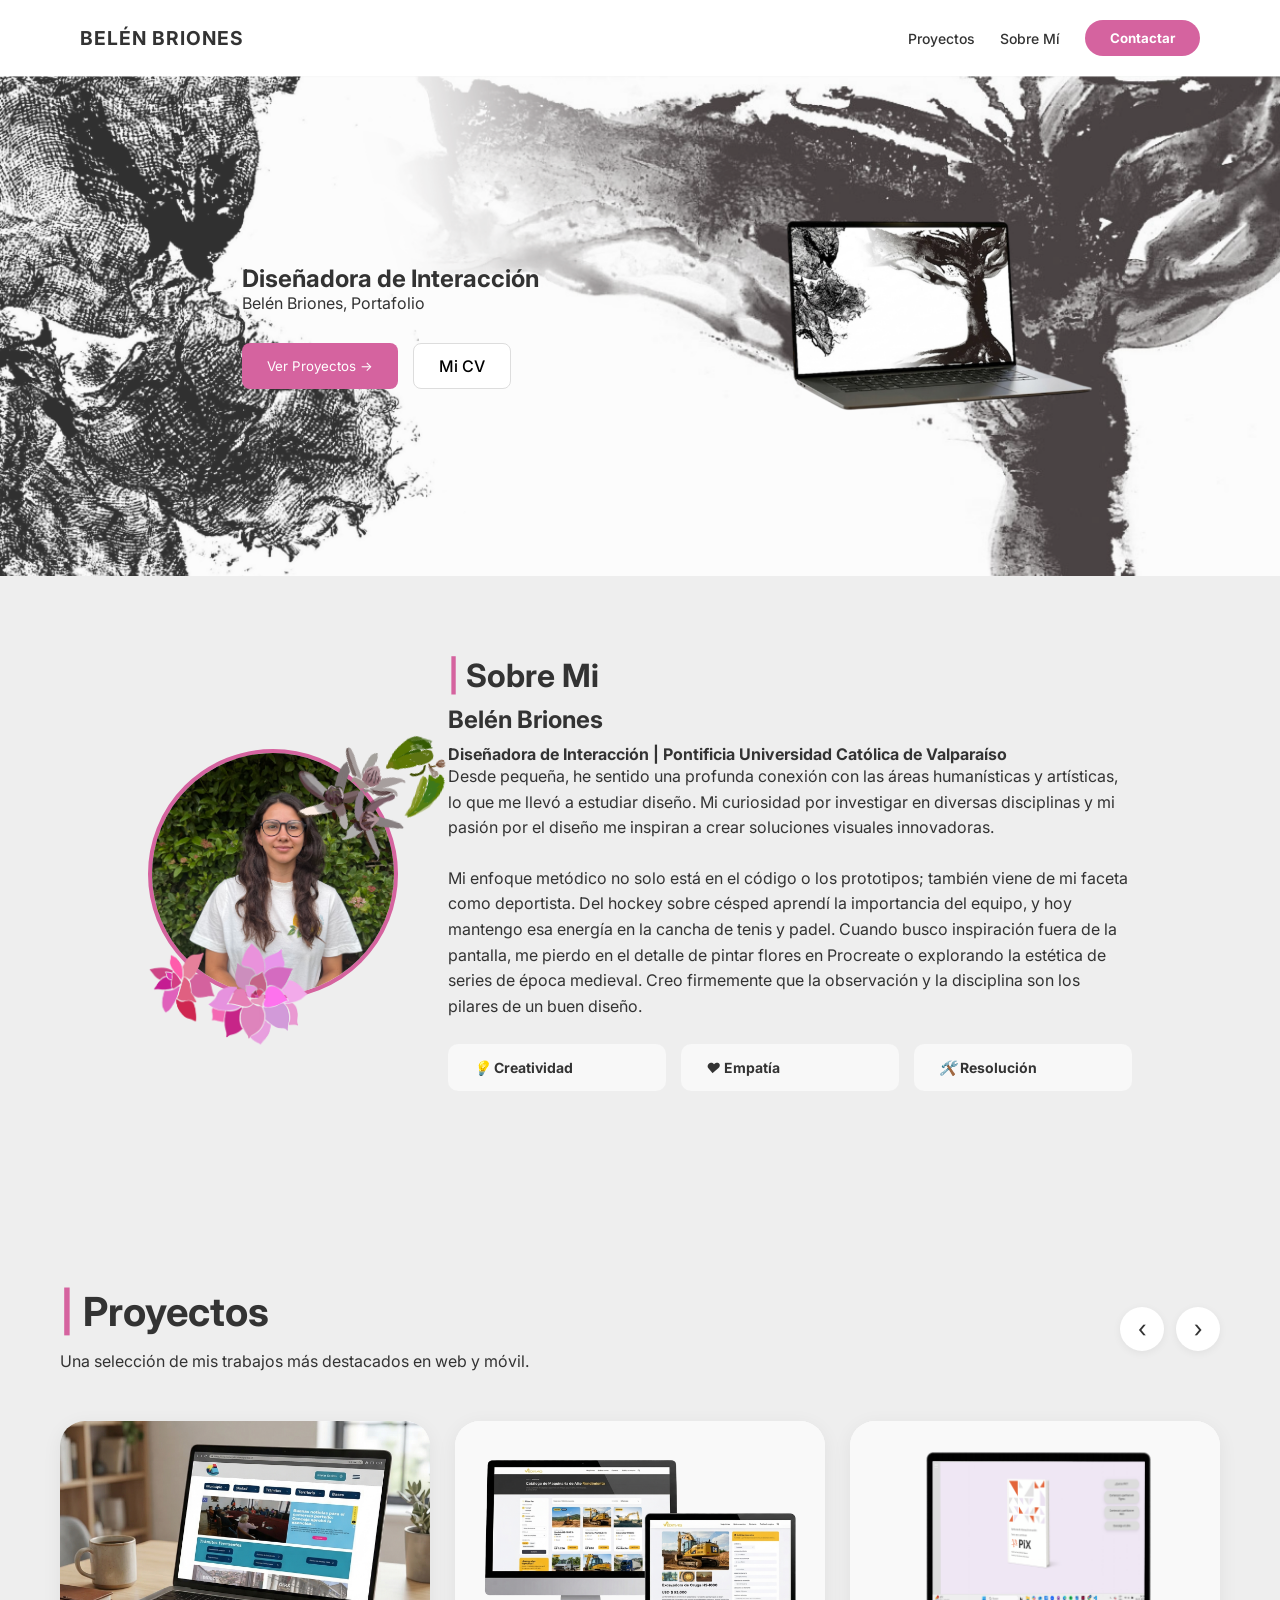
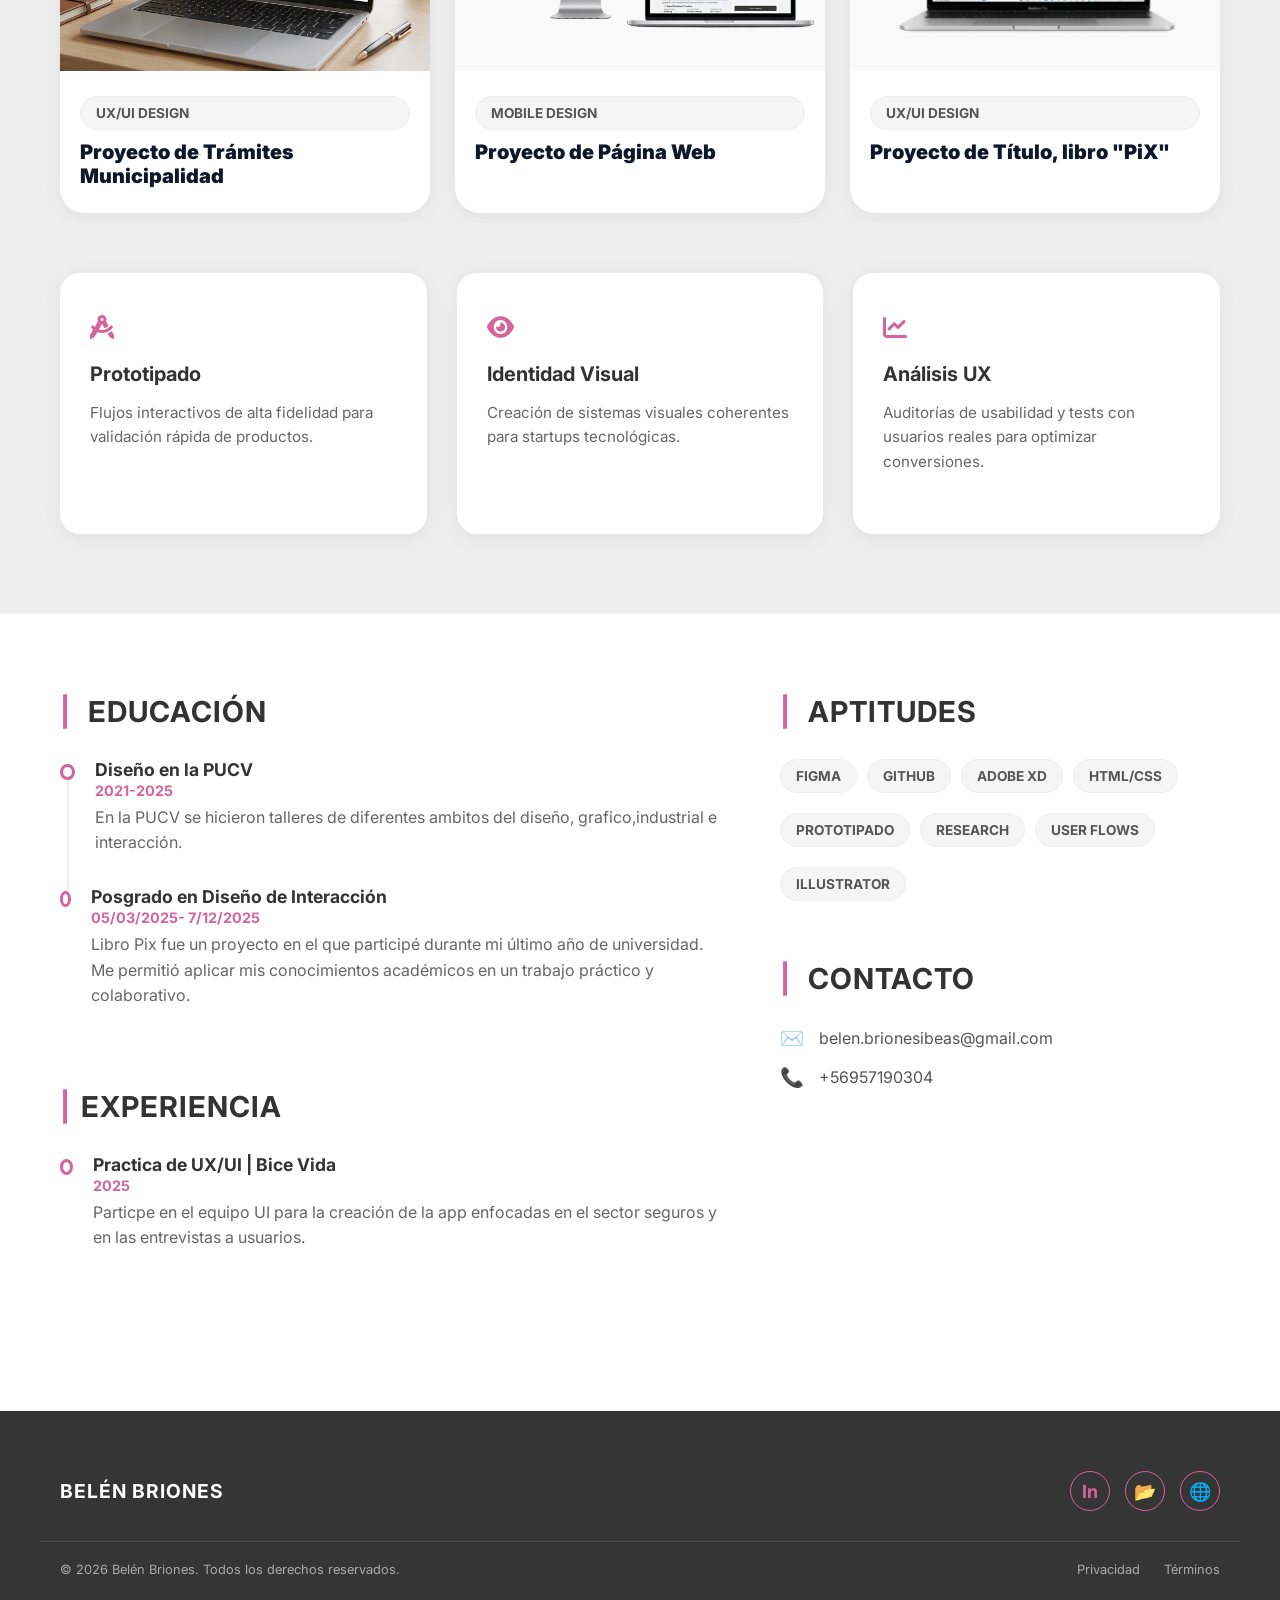
==== index.html @ ea2f0c3d "Estructura inicial del portafolio" ====
<!DOCTYPE html>
<html lang="es">

<head>
    <meta charset="UTF-8">
    <meta name="viewport" content="width=device-width, initial-scale=1.0">
    <title>Portafolio | Belén Briones</title>
    <link rel="stylesheet" href="style.css">
    <link href="https://fonts.googleapis.com/css2?family=Inter:wght@300;400;700&display=swap" rel="stylesheet">
    <link rel="stylesheet" href="styles.css">
    <link rel="stylesheet" href="https://cdnjs.cloudflare.com/ajax/libs/font-awesome/6.0.0/css/all.min.css">
</head>

<body>

    <header>
        <div class="logo">
            <span class="icon"></span> <strong>BELÉN BRIONES</strong>
        </div>
        <nav class="nav-menu">
            <a href="#proyectos">Proyectos</a>
            <a href="#sobre-mi">Sobre Mí</a>
            <a href="https://wa.me/56957190304?text=Hola%20Belén,%20vi%20tu%20portafolio%20y%20me%20gustaría%20contactarte"
                target="_blank">
                <button class="btn-contactar">Contactar</button>
            </a>
        </nav>
    </header>

    <section class="hero" id="inicio">
        <div class="hero-bg">
            <img src="fotografias/Fondo-ilustrativo.png" alt="Fondo" class="bg-img">

            style="max-width: 80%; display: block; margin: auto;">
        </div>

        <div class="hero-content">
            <div class="hero-text">
                <h1>Diseñadora de Interacción</h1>
                <p>Belén Briones, Portafolio</p>
                <div class="hero-buttons">
                    <button class="btn-primary">Ver Proyectos <span class="arrow">→</span></button>

                    <a href="CV-Belen-Briones.pdf" target="_blank" class="btn-secondary">Mi CV</a>
                </div>
            </div>
        </div>
        <div class="hero-image">
            <img src="fotografias/pc.ilustrativo.png" alt="Laptop" class="pc-img">
        </div>
        </div>
    </section>

    <section class="about" id="sobre-mi">
        <div class="container about-container">
            <div class="profile-visuals">
                <img src="fotografias/flores.2.png" alt="Flores decorativas superiores" class="flower-top">
                <div class="profile-circle">
                    <img src="fotografias/foto-Perfil.CV.jpeg" alt="Belén Briones">
                </div>
                <img src="fotografias/flores.rosadas.png" alt="Flores decorativas inferiores" class="flower-bottom">
            </div>

            <div class="about-info">
                <h2><span>|</span> Sobre Mi</h2>
                <h3>Belén Briones</h3>
                <h4>Diseñadora de Interacción | Pontificia Universidad Católica de Valparaíso</h4>
                <p>Desde pequeña, he sentido una profunda conexión con las áreas humanísticas y artísticas, lo que me
                    llevó a estudiar diseño. Mi curiosidad por investigar en diversas disciplinas y mi pasión por el
                    diseño me inspiran a crear soluciones visuales innovadoras.</p>
                <p>Mi enfoque metódico no solo está en el código o los prototipos; también viene de mi faceta como
                    deportista. Del hockey sobre césped aprendí la importancia del equipo, y hoy mantengo esa energía en
                    la cancha de tenis y padel. Cuando busco inspiración fuera de la pantalla, me pierdo en el detalle
                    de pintar flores en Procreate o explorando la estética de series de época medieval. Creo firmemente
                    que la observación y la disciplina son los pilares de un buen diseño.</p>

                <div class="skills-grid">
                    <div class="skill-card"><i>💡</i> <strong>Creatividad</strong></div>
                    <div class="skill-card"><i>❤️</i> <strong>Empatía</strong></div>
                    <div class="skill-card"><i>🛠️</i> <strong>Resolución</strong></div>
                </div>
            </div>
    </section>
    <section class="projects" id="proyectos">

        <div class="carrusel-header">
            <div class="titulo-grupo">
                <h1><span class="acento">|</span> Proyectos</h1>
                <p>Una selección de mis trabajos más destacados en web y móvil.</p>
            </div>
            <div class="controles-carrusel">
                <button class="control-btn" id="prevBtn">‹</button>
                <button class="control-btn" id="nextBtn">›</button>
            </div>
        </div>

        <div class="carrusel-wrapper">
            <div class="carrusel-inner" id="carruselInner">

                <div class="carrusel-slide">
                    <a href="index2.html" class="proyecto-card">
                        <div class="imagen-contenedor">
                            <img src="fotografias/Tramites.valpo.png" class="img-full">
                        </div>
                        <div class="card-info">
                            <span class="tag">UX/UI DESIGN</span>
                            <h3>Proyecto de Trámites Municipalidad</h3>
                        </div>
                    </a>

                    <a href="index3.html" class="proyecto-card">
                        <div class="imagen-contenedor">
                            <img src="fotografias/Pantallas de vedimaq.png" class="img-full"
                                style="width: 400px; height: auto;">

                        </div>
                        <div class="card-info">
                            <span class="tag">MOBILE DESIGN</span>
                            <h3>Proyecto de Página Web</h3>
                        </div>
                    </a>

                    <a href="index1.html" class="proyecto-card">
                        <div class="imagen-contenedor">
                            <img src="fotografias/mockup,libroweb.png" class="img-editorial">
                        </div>
                        <div class="card-info">
                            <span class="tag">UX/UI DESIGN</span>
                            <h3>Proyecto de Título, libro "PiX"</h3>
                        </div>
                    </a>
                </div>

                <div class="carrusel-slide">
                    <a href="index5.html" class="proyecto-card">
                        <div class="imagen-contenedor">
                            <img src="fotografias/Serendipia_.png" class="img-book">
                        </div>
                        <div class="card-info">
                            <span class="tag">VISUAL CREATION</span>
                            <h3>Diseño Gráfico</h3>
                        </div>
                    </a>

                    <a href="index4.html" class="proyecto-card">
                        <div class="imagen-contenedor">
                            <img src="fotografias/mockupde.ubicate.jpg" class="img-phone">
                        </div>
                        <div class="card-info">
                            <span class="tag">MOBILE DESIGN</span>
                            <h3>Proyecto App Ubícate</h3>
                        </div>
                    </a>
                </div>

            </div>
        </div>

        <div class="servicios-estaticos">
            <div class="servicios-grid">
                <div class="servicio-card">
                    <div class="icono-bg"><i class="fas fa-drafting-compass"></i></div>
                    <h4>Prototipado</h4>
                    <p>Flujos interactivos de alta fidelidad para validación rápida de productos.</p>
                </div>
                <div class="servicio-card">
                    <div class="icono-bg"><i class="fas fa-eye"></i></div>
                    <h4>Identidad Visual</h4>
                    <p>Creación de sistemas visuales coherentes para startups tecnológicas.</p>
                </div>
                <div class="servicio-card">
                    <div class="icono-bg"><i class="fas fa-chart-line"></i></div>
                    <h4>Análisis UX</h4>
                    <p>Auditorías de usabilidad y tests con usuarios reales para optimizar conversiones.</p>
                </div>
            </div>
        </div>

    </section>
    </div>
    </div>
    </div>
    </section>

    <section class="info-section">
        <div class="container info-grid">

            <div class="info-left">
                <div class="info-block">
                    <h2><span>|</span> Educación</h2>
                    <div class="timeline-item">
                        <div class="timeline-dot"></div>
                        <div class="timeline-content">
                            <h4>Diseño en la PUCV</h4>
                            <span class="date">2021-2025</span>
                            <p>En la PUCV se hicieron talleres de diferentes ambitos del diseño, grafico,industrial e
                                interacción.</p>
                        </div>
                    </div>
                    <div class="timeline-item">
                        <div class="timeline-dot"></div>
                        <div class="timeline-content">
                            <h4>Posgrado en Diseño de Interacción</h4>
                            <span class="date">05/03/2025- 7/12/2025</span>
                            <p>Libro Pix fue un proyecto en el que participé durante mi último año de universidad.
                                Me permitió aplicar mis conocimientos académicos en un trabajo práctico y colaborativo.
                            </p>
                        </div>
                    </div>
                </div>

                <div class="info-block">
                    <h2><span>|</span>Experiencia</h2>
                    <div class="timeline-item">
                        <div class="timeline-dot"></div>
                        <div class="timeline-content">
                            <h4>Practica de UX/UI | Bice Vida</h4>
                            <span class="date">2025</span>
                            <p>Particpe en el equipo UI para la creación de la app enfocadas en el sector
                                seguros y en las entrevistas a usuarios.</p>
                        </div>
                    </div>
                </div>
            </div>

            <div class="info-right">
                <div class="info-block">
                    <h2><span>|</span> APTITUDES</h2>
                    <div class="tags-container">
                        <span class="tag">Figma</span>
                        <span class="tag">Github</span>
                        <span class="tag">Adobe XD</span>
                        <span class="tag">HTML/CSS</span>
                        <span class="tag">Prototipado</span>
                        <span class="tag">Research</span>
                        <span class="tag">User Flows</span>
                        <span class="tag">Illustrator</span>
                    </div>
                </div>

                <div class="info-block">
                    <h2><span>|</span> CONTACTO</h2>
                    <ul class="contact-list">
                        <li><span class="contact-icon">✉️</span> belen.brionesibeas@gmail.com</li>
                        <li><span class="contact-icon">📞</span> +56957190304</li>
                    </ul>
                </div>
            </div>

        </div>
    </section>

    <footer class="main-footer">
        <div class="container footer-content">
            <div class="footer-logo">
                <span class="icon"></span> <strong>BELÉN BRIONES</strong>
            </div>

            <div class="footer-right">
                <div class="social-links">
                    <a href="https://www.linkedin.com/in/belen-brionesibeas/" target="_blank" class="social-icon">In</a>

                    <a href="https://wiki.ead.pucv.cl/Belen_Briones" target="_blank" class="social-icon">📂</a>

                    <a href="#" class="social-icon">🌐</a>
                </div>
            </div>
        </div>
        <div class="container footer-bottom">
            <p>© 2026 Belén Briones. Todos los derechos reservados.</p>
            <div class="footer-legal">
                <a href="#">Privacidad</a>
                <a href="#">Términos</a>
            </div>
        </div>
    </footer>
    <script src="script.js"></script>
</body>

</html>
---- style.css ----
/* Configuración General */
* {
    margin: 0;
    padding: 0;
    box-sizing: border-box;
    font-family: 'Inter', sans-serif;
}

html {
    scroll-behavior: smooth;
}

body {
    background-color: #fff;
    color: #333;
}

/* Header */
header {
    display: flex;
    justify-content: space-between;
    align-items: center;
    padding: 20px 80px;
    background: #fff;
}

.logo {
    font-size: 1.2rem;
    letter-spacing: 1px;
}

.nav-menu {
    display: flex;
    align-items: center;
    gap: 25px;
    /* Espacio entre palabras */
}

.nav-menu a {
    text-decoration: none;
    /* Quita el subrayado azul */
    color: #333;
    /* Color del texto */
    font-weight: 500;
    transition: color 0.3s;
}

.nav-menu a:hover {
    color: var(--accent-color);
    /* Cambia a rosado al pasar el mouse */
}

/* El botón de contacto */
.btn-contactar {
    background-color: var(--accent-color);
    color: white;
    border: none;
    padding: 10px 20px;
    border-radius: 25px;
    cursor: pointer;
    font-weight: 700;
}

nav a {
    text-decoration: none;
    color: inherit;
}

nav {
    display: flex;
    align-items: center;
    gap: 30px;
}

nav a {
    text-decoration: none;
    color: #333;
    font-size: 14px;
    font-weight: 500;
}

.btn-contactar {
    background-color: #D5639F;
    color: white;
    border: none;
    padding: 10px 25px;
    border-radius: 20px;
    cursor: pointer;
}

/* Hero Section */
.hero {
    position: relative;
    height: 500px;
    display: flex;
    align-items: center;
    padding: 0 10%;
    overflow: hidden;
}

.hero-bg {
    position: absolute;
    top: 0;
    left: 0;
    width: 100%;
    z-index: -1;
}

.bg-img {
    width: 100%;
    opacity: 0.8;
}

.hero-content {
    display: flex;
    align-items: center;
    justify-content: center;
    /* Esto centra todo el bloque (texto + imagen) */
    gap: 50px;
    /* Espacio entre el texto y el PC */
    width: 100%;
    z-index: 2;
    text-align: left;
    /* Mantiene el texto alineado a la izquierda internamente */
}

/* Para que el bloque de texto se vea más ordenado */
.hero-text {
    max-width: 500px;
    /* Evita que el texto se estire demasiado */
    display: flex;
    flex-direction: column;
    justify-content: center;
}

.hero-buttons {
    margin-top: 30px;
    display: flex;
    gap: 15px;
    /* Si quieres que los botones se centren respecto al título, descomenta la línea de abajo: */
    /* justify-content: center; */
}

.btn-primary {
    background-color: #D5639F;
    color: white;
    border: none;
    padding: 12px 25px;
    border-radius: 8px;
    cursor: pointer;
}

.btn-secondary {
    display: inline-block;
    text-decoration: none;
    /* <--- ESTO QUITA LA LÍNEA DE ABAJO */
    color: #000000;
    /* <--- ESTO PONE EL TEXTO EN NEGRO */
    background: white;
    border: 1px solid #ddd;
    padding: 12px 25px;
    border-radius: 8px;
    font-weight: 500;
    cursor: pointer;
    transition: all 0.3s ease;
}

/* Para que no cambie a azul ni subrayado cuando ya lo visitaste */
.btn-secondary:visited {
    color: #000000;
    text-decoration: none;
}

/* Un efecto suave al pasar el mouse */
.btn-secondary:hover {
    background-color: #f5f5f5;
    border-color: #D5639F;
    /* El toque rosado que venimos usando */
    color: #000000;
}

.pc-img {
    max-width: 500px;
}

/* Sección Sobre Mí */
.about {
    padding: 80px 10% 2%;
}

.about-container {
    display: flex;
    align-items: center;
    gap: 50px;
}

/* Manejo de Imágenes de Perfil y Flores */
/* Contenedor principal de la imagen */
.profile-visuals {
    position: relative;
    /* <--- IMPORTANTE para que las flores no se escapen */
    width: 350px;
    height: 350px;
    display: flex;
    align-items: center;
    justify-content: center;
}

/* El círculo de tu foto */
.profile-circle {
    width: 250px;
    height: 250px;
    border-radius: 50%;
    overflow: hidden;
    border: 4px solid #D5639F;
    /* Tu color rosado de acento */
    z-index: 2;
    /* Para que la foto esté sobre algunas flores */
}

.profile-circle img {
    width: 100%;
    height: 100%;
    object-fit: cover;
}

/* Flor de ARRIBA (flores.2.png) */
.flower-top {
    position: absolute;
    top: 0;
    right: -70px;
    width: 200px;
    /* Ajusta el tamaño aquí */
    z-index: 3;
    /* Pasa por ARRIBA del círculo */
    transform: rotate(15deg);
}

/* Flor de ABAJO (flores.rosadas.png) */
.flower-bottom {
    position: absolute;
    bottom: -10px;
    left: -20px;
    width: 200px;
    /* Ajusta el tamaño aquí */
    z-index: 2;
    /* Pasa por DEBÁS del círculo */
}

/* Info Texto */
.about-info h2 {
    font-size: 2rem;
}

.about-info h2 span {
    color: #D5639F;
}

.about-info h3 {
    font-size: 1.5rem;
    margin: 10px 0;
}

.about-info p {
    line-height: 1.6;
    margin-bottom: 25px;
}

.skills-grid {
    display: flex;
    gap: 15px;
}

.skill-card {
    background: #f8f8f8;
    padding: 15px 25px;
    border-radius: 10px;
    flex: 1;
    text-align: left;
    font-size: 14px;
}

/* =========================================
   ESTILOS NUEVOS: PROYECTOS, INFO, FOOTER
   ========================================= */
/* Utilidad: Contenedor alineado con el resto de la web */
.container {
    max-width: 1200px;
    margin: 0 auto;
    padding: 0 20px;
}

/* --- SECCIÓN PROYECTOS (Gris) --- */
.projects {
    background-color: #EEEEEE;
    /* Fondo Gris solicitado */
    padding: 80px 0;
}

/* --- AJUSTE DE ESPACIADO EN HEADER --- */

/* 1. Aseguramos que el grupo de texto (h2 y p) se apile verticalmente */
.titulo-grupo {
    display: flex;
    flex-direction: column;
    /* Esto pone el subtítulo DEBAJO del título */
    gap: 15px;
    /* Esto crea el espacio exacto entre los dos */
}

.projects-header {
    display: flex;
    align-items: center;
    justify-content: space-between;
    margin-bottom: 50px;
    position: relative;
}

.projects-header h2 {
    font-size: 2.5rem;
    font-weight: 300;
    margin: 0;
    /* Quitamos el margen por defecto */
}

.projects-header h2 span {
    color: #D5639F;
    /* Rosado solicitado */
    margin-right: 20px;
}

.projects-header p {
    color: #666;
    max-width: 500px;
    margin: 0;
    /* Quitamos el margin-left para que alinee perfecto con el título */
    font-size: 1rem;
    line-height: 1.4;
}

/* 3. Mantenemos el header alineado con los botones a la derecha */
.projects-header {
    display: flex;
    align-items: flex-end;
    /* Alinea los botones con la base del texto */
    justify-content: space-between;
    margin-bottom: 50px;
}

/* Controles de Galería (Chebrones) */
.gallery-controls {
    display: flex;
    gap: 10px;
}

.control-btn {
    background: white;
    border: 1px solid #ddd;
    border-radius: 50%;
    width: 40px;
    height: 40px;
    font-size: 1.5rem;
    cursor: pointer;
    color: #333;
    display: flex;
    align-items: center;
    justify-content: center;
    transition: all 0.3s;
}

.control-btn:hover {
    background-color: #D5639F;
    color: white;
    border-color: #D5639F;
}

/* Grilla de Proyectos */
.projects-grid {
    display: grid;
    grid-template-columns: 2fr 1fr;
    /* Una columna ancha, una estrecha */
    gap: 30px;
}

/* Tarjetas Base */
.project-card {
    background: white;
    border-radius: 15px;
    overflow: hidden;
    box-shadow: 0 5px 15px rgba(0, 0, 0, 0.05);
    transition: transform 0.3s;
}

/* =========================================
   1. ESTILOS GENERALES Y CONTENEDOR CENTRADO
   ========================================= */

:root {
    --accent-color: #D5639F;
    /* El rosa de tu diseño */
    --bg-gris: #EEEEEE;
    /* Fondo gris para la sección */
}

/* Fondo para toda la sección */
body,
.proyectos-seccion,
.servicios-seccion {
    background-color: var(--bg-gris);
}

/* CONTENEDOR UNIFICADO: Alinea todo a 1200px máx */
.container {
    max-width: 1200px;
    margin: 0 auto;
    padding: 0 20px;
    /* Margen de seguridad a los lados */
    box-sizing: border-box;
}

/* =========================================
   2. ESTILOS PARA EL CARRUSEL (SUPERIOR)
   ========================================= */
/* =========================================
   CARRUSEL DE PROYECTOS: CORRECCIÓN TOTAL
   ========================================= */
:root {
    --accent-color: #D5639F;
    /* Variable para tu color rosado principal */
}

/* --- ENCABEZADO --- */
.carrusel-header {
    display: flex;
    /* Alinea título y flechas en la misma fila */
    justify-content: space-between;
    /* Empuja el título a la izquierda y flechas a la derecha */
    align-items: center;
    /* Centra verticalmente ambos elementos */
    max-width: 1200px;
    /* Limita el ancho para que no se pegue a los bordes de la pantalla */
    margin: 0 auto 40px;
    /* Centra el bloque y le da 40px de espacio abajo */
    padding: 90px 20px 0;
    /* Espacio interno: 90px arriba, 20px a los lados */
    box-sizing: border-box;
    /* Asegura que el padding no afecte el ancho total */
}

.titulo-grupo h1 {
    font-size: 2.5rem;
    font-weight: 700;
    margin: 0;
}

.titulo-grupo h1 .acento {
    color: var(--accent-color);
    /* Aplica el color rosado a la línea vertical | */
}

/* --- NAVEGACIÓN --- */
.controles-carrusel {
    display: flex;
    gap: 12px;
    /* Espacio de 12px entre la flecha izquierda y derecha */
}

.control-btn {
    background: white;
    border: none;
    width: 44px;
    height: 44px;
    border-radius: 50%;
    /* Hace que el botón sea un círculo perfecto */
    cursor: pointer;
    display: flex;
    align-items: center;
    justify-content: center;
    box-shadow: 0 2px 8px rgba(0, 0, 0, 0.06);
    /* Sombra muy suave */
    transition: all 0.3s ease;
    /* Suaviza el cambio de color al pasar el mouse */
}

.control-btn:hover {
    background-color: var(--accent-color);
    /* Cambia a rosado al pasar el mouse */
    color: white;
    /* Cambia la flecha a blanco al pasar el mouse */
}

/* --- LÓGICA DEL MOVIMIENTO --- */
.carrusel-wrapper {
    width: 100%;
    max-width: 1200px;
    margin: 0 auto;
    overflow: hidden;
    /* ¡Importante! Oculta los slides que están "fuera" de la vista */
}

.carrusel-inner {
    display: flex;
    width: 200%;
    /* El ancho es el doble porque hay 2 slides de 100% cada uno */
    transition: transform 0.7s cubic-bezier(0.4, 0, 0.2, 1);
    /* Velocidad y suavidad del movimiento */
}

.carrusel-slide {
    width: 50%;
    /* Cada slide ocupa la mitad del carrusel-inner (es decir, el 100% de la vista) */
    display: grid;
    grid-template-columns: repeat(3, 1fr);
    /* Crea 3 columnas iguales para las cards */
    gap: 25px;
    /* Espacio entre cada tarjeta */
    padding: 10px 20px;
    box-sizing: border-box;
}

/* --- TARJETAS (CARDS) --- */
.proyecto-card {
    background: white;
    border-radius: 25px;
    /* Redondeo de esquinas como en tu Figma */
    box-shadow: 0 4px 20px rgba(0, 0, 0, 0.06);
    text-decoration: none;
    overflow: hidden;
    /* Corta la imagen para que respete el redondeo de la card */
    transition: transform 0.3s ease;
    /* Efecto de subida al pasar el mouse */
}

.proyecto-card:hover {
    transform: translateY(-8px);
    /* Eleva la tarjeta 8px al hacer hover */
}

.imagen-contenedor {
    height: 350px;
    /* Altura fija para que todas las cards midan lo mismo */
    background-color: #f9f9f9;
    display: flex;
    justify-content: center;
    align-items: center;
}

.imagen-contenedor img {
    width: 100%;
    height: 60%;
    object-fit: cover;
    /* Ajusta la imagen para que llene el espacio sin deformarse */
}

/* --- SERVICIOS ESTÁTICOS (ABAJO) --- */
.servicios-estaticos {
    max-width: 1200px;
    margin: 50px auto 0;
    /* Espacio de 50px respecto al carrusel */
    padding: 0 20px;
}

.servicios-grid {
    display: grid;
    grid-template-columns: repeat(3, 1fr);
    /* 3 columnas que no se mueven */
    gap: 25px;
}

/* --- 1. AJUSTAR ALTURA DE LA IMAGEN --- */
.imagen-contenedor {
    height: 250px;
    /* Aquí controlas qué tan alta es la zona de la imagen */
    background-color: #f9f9f9;
    display: flex;
    justify-content: center;
    align-items: center;
    overflow: hidden;
    /* Corta lo que sobre de la imagen */
}

.imagen-contenedor img {
    width: 100%;
    height: 100%;
    object-fit: cover;
    /* Cambia a 'contain' si no quieres que se corte nada */
}

/* --- 2. AJUSTAR EL TAG (Color Rosado D5639F) --- */
.tag {
    color: #D5639F;
    /* Tu color rosado exacto */
    font-size: 0.75rem;
    font-weight: 700;
    text-transform: uppercase;
    margin-bottom: 10px;
    display: block;
}

/* --- 3. AJUSTAR TÍTULO (Inter Black 20px) --- */
.card-info h3 {
    margin: 0;
    font-family: 'Inter', sans-serif;
    /* Asegúrate de tener Inter cargada */
    font-weight: 900;
    /* Esto es el 'Black' */
    font-size: 20px;
    /* Tamaño solicitado */
    color: #0F172A;
    /* Un azul muy oscuro casi negro */
    line-height: 1.2;
}

/* --- 4. ESPACIADO DEL TEXTO --- */
.card-info {
    padding: 25px 20px;
    /* Aumentamos el padding para que el texto no toque los bordes */
    background: white;
}

.servicio-card {
    background: white;
    padding: 35px;
    border-radius: 25px;
    box-shadow: 0 4px 20px rgba(0, 0, 0, 0.04);
}

.icono-bg {
    color: var(--accent-color);
    /* Color rosado para los iconos */
    font-size: 24px;
    margin-bottom: 20px;
}

/* =========================================
   3. ESTILOS PARA LOS SERVICIOS (INFERIOR - ESTÁTICO)
   ========================================= */

/* Espaciado para la sección de servicios */
.servicios-seccion {
    padding: 40px 0 80px;
    /* Separación de arriba y abajo */
}

/* Grilla estática: Fija en 3 columnas */
.servicios-grid {
    display: grid;
    grid-template-columns: repeat(3, 1fr);
    /* 3 columnas iguales */
    gap: 30px;
}

/* Estilo de la tarjeta de servicio (No cliqueable, por eso no usamos enlace) */
.servicio-card {
    background: white;
    padding: 40px 30px;
    border-radius: 20px;
    box-shadow: 0 4px 20px rgba(0, 0, 0, 0.06);
    text-align: left;
}

.servicio-icon {
    font-size: 2.2rem;
    color: var(--accent-color);
    margin-bottom: 25px;
    display: block;
}

.servicio-card h4 {
    margin: 0 0 15px;
    font-size: 1.25rem;
    font-weight: 700;
}

.servicio-card p {
    color: #666;
    font-size: 0.95rem;
    line-height: 1.6;
    margin: 0 0 20px;
}

/* El texto "Ver Detalles" es estático, no cliqueable */
.servicio-card .ver-detalles {
    color: #333;
    font-weight: 300;
    font-size: 0.9rem;
    display: block;
}

/* --- Adaptabilidad (Móvil) --- */
@media (max-width: 900px) {

    .carrusel-slide:nth-child(1),
    .carrusel-slide:nth-child(2),
    .servicios-grid {
        grid-template-columns: 1fr;
        /* Una columna por fila */
    }

    .carrusel-slide .wide-card {
        flex-direction: column;
    }

    .carrusel-slide .wide-card .img-editorial {
        width: 100%;
    }
}

/* =========================================
   AJUSTE ESPECÍFICO DE IMÁGENES DE PROYECTO
   ========================================= */
/* 1. El contenedor de la imagen (el recuadro blanco superior) */
.card-image {
    width: 100%;
    /* Mantenemos el alto que definimos antes para que el recuadro no cambie */
    height: 300px;
    /* Ajusta este valor si tus recuadros tienen otro alto */
    background-color: #f0f0f0;
    /* Un gris muy suave de fondo para el área vacía */
    display: flex;
    /* Usamos Flexbox para centrar la imagen achicada */
    justify-content: center;
    /* Centrado horizontal */
    align-items: center;
    /* Centrado vertical */
    overflow: hidden;
    /* Por seguridad, que nada salga del recuadro */
    /* Opcional: Si quieres un borde interno alrededor de la imagen achicada */
    /* padding: 20px; */
}

/* 2. La imagen dentro del contenedor (mockup,libroweb.png y mockupde.ubicate.jpg) */
.card-image img {
    /* --- AQUÍ ESTÁ LA CLAVE PARA ACHICAR --- */
    max-width: 80%;
    /* La imagen ocupará como máximo el 80% del ancho del recuadro */
    max-height: 80%;
    /* La imagen ocupará como máximo el 80% del alto del recuadro */
    width: auto;
    /* Mantiene la proporción ancho/alto original */
    height: auto;
    /* Mantiene la proporción ancho/alto original */
    object-fit: contain;
    /* Importante: asegura que la imagen se contenga dentro del espacio sin recortarse */
    display: block;
    /* Quita espacios extraños inferiores */
    /* Opcional: Si quieres que la imagen tenga esquinas redondeadas dentro del recuadro */
    /* border-radius: 8px; */
}

.card-content {
    padding: 20px;
}

.card-content .category {
    color: #D5639F;
    /* Rosado */
    font-size: 0.8rem;
    font-weight: 700;
    letter-spacing: 1px;
}

.card-content h3 {
    font-size: 1.2rem;
    margin-top: 5px;
    color: #333;
}

/* Ajustes específicos de tamaño */
.project-card.large .card-image {
    height: 350px;
    /* Ajustar según imagen */
}

.project-card.vertical .card-image {
    height: 400px;
    /* Ajustar según imagen */
}

/* Fila de Servicios Inferior */
.services-row {
    grid-column: 1 / -1;
    /* Ocupa todo el ancho */
    display: grid;
    grid-template-columns: repeat(3, 1fr);
    gap: 30px;
    margin-top: 30px;
}

.service-card {
    background: white;
    padding: 30px;
    border-radius: 15px;
    text-align: left;
}

.service-icon {
    font-size: 2rem;
    color: #D5639F;
    /* Rosado para iconos */
    margin-bottom: 15px;
}

.service-card h4 {
    margin-bottom: 10px;
    font-size: 1.1rem;
}

.service-card p {
    font-size: 0.9rem;
    color: #666;
    line-height: 1.6;
    margin-bottom: 15px;
}

.more-details {
    color: #333;
    text-decoration: none;
    font-size: 0.9rem;
    font-weight: 500;
}

/* --- SECCIÓN INFO (Blanca) --- */
.info-section {
    background-color: white;
    padding: 80px 0;
}

.info-grid {
    display: grid;
    grid-template-columns: 1.5fr 1fr;
    /* Más ancho a la izquierda */
    gap: 60px;
}

.info-block {
    margin-bottom: 50px;
}

.info-block h2 {
    font-size: 1.8rem;
    text-transform: uppercase;
    letter-spacing: 1px;
    margin-bottom: 30px;
}

.info-block h2 span {
    color: #D5639F;
    margin-right: 10px;
}

/* Timeline (Experiencia/Educación) */
.timeline-item {
    display: flex;
    gap: 20px;
    position: relative;
    padding-bottom: 30px;
}

.timeline-item::before {
    content: '';
    position: absolute;
    left: 7px;
    top: 20px;
    width: 2px;
    height: 100%;
    background-color: #eee;
    z-index: 1;
}

.timeline-item:last-child::before {
    display: none;
    /* Quita la línea al último */
}

.timeline-dot {
    width: 16px;
    height: 16px;
    background-color: white;
    border: 3px solid #D5639F;
    /* Rosado */
    border-radius: 50%;
    margin-top: 5px;
    z-index: 2;
}

.timeline-content h4 {
    font-size: 1.1rem;
    color: #333;
}

.timeline-content .date {
    color: #D5639F;
    font-weight: 700;
    font-size: 0.9rem;
}

.timeline-content p {
    color: #666;
    margin-top: 5px;
    line-height: 1.6;
}

/* Tags (Aptitudes) */
.tags-container {
    display: flex;
    flex-wrap: wrap;
    gap: 10px;
}

.tag {
    background-color: #f5f5f5;
    color: #555;
    padding: 8px 15px;
    border-radius: 20px;
    font-size: 0.85rem;
    border: 1px solid #eee;
}

/* Contacto */
.contact-list {
    list-style: none;
}

.contact-list li {
    display: flex;
    align-items: center;
    gap: 15px;
    margin-bottom: 15px;
    color: #555;
}

.contact-icon {
    color: #D5639F;
    /* Rosado solicitado */
    font-size: 1.2rem;
}

/* --- FOOTER (Oscuro) --- */
/* --- FOOTER PERSONALIZADO --- */
.main-footer {
    background-color: #353535;
    /* El gris oscuro que elegiste */
    color: white;
    padding: 60px 0 30px 0;
}

.footer-content {
    display: flex;
    justify-content: space-between;
    align-items: center;
    border-bottom: 1px solid rgba(255, 255, 255, 0.1);
    padding-bottom: 30px;
    margin-bottom: 20px;
}

.footer-logo {
    font-size: 1.2rem;
    letter-spacing: 1px;
}

/* Contenedor de los links sociales */
.social-links {
    display: flex;
    gap: 15px;
    /* Espacio entre los círculos */
}

/* Los círculos de los iconos */
.social-icon {
    text-decoration: none;
    color: #D5639F;
    /* <--- COLOR ROSADO para el icono/texto */
    width: 40px;
    height: 40px;
    border: 1px solid #D5639F;
    /* <--- BORDE ROSADO */
    border-radius: 50%;
    display: flex;
    align-items: center;
    justify-content: center;
    font-size: 18px;
    /* Tamaño del emoji o el "In" */
    font-weight: bold;
    transition: all 0.3s ease;
    background-color: transparent;
}

/* Efecto al pasar el mouse (Hover) */
.social-icon:hover {
    background-color: #D5639F;
    /* Fondo se vuelve rosado */
    color: white;
    /* Icono se vuelve blanco */
    transform: translateY(-3px);
    /* Pequeño salto */
    box-shadow: 0 4px 10px rgba(213, 99, 159, 0.3);
    /* Sombra rosada suave */
}

/* Footer parte baja (Copyright) */
.footer-bottom {
    display: flex;
    justify-content: space-between;
    font-size: 0.8rem;
    color: #aaa;
}

.footer-legal a {
    color: #aaa;
    text-decoration: none;
    margin-left: 20px;
}

.footer-legal a:hover {
    color: #D5639F;
}
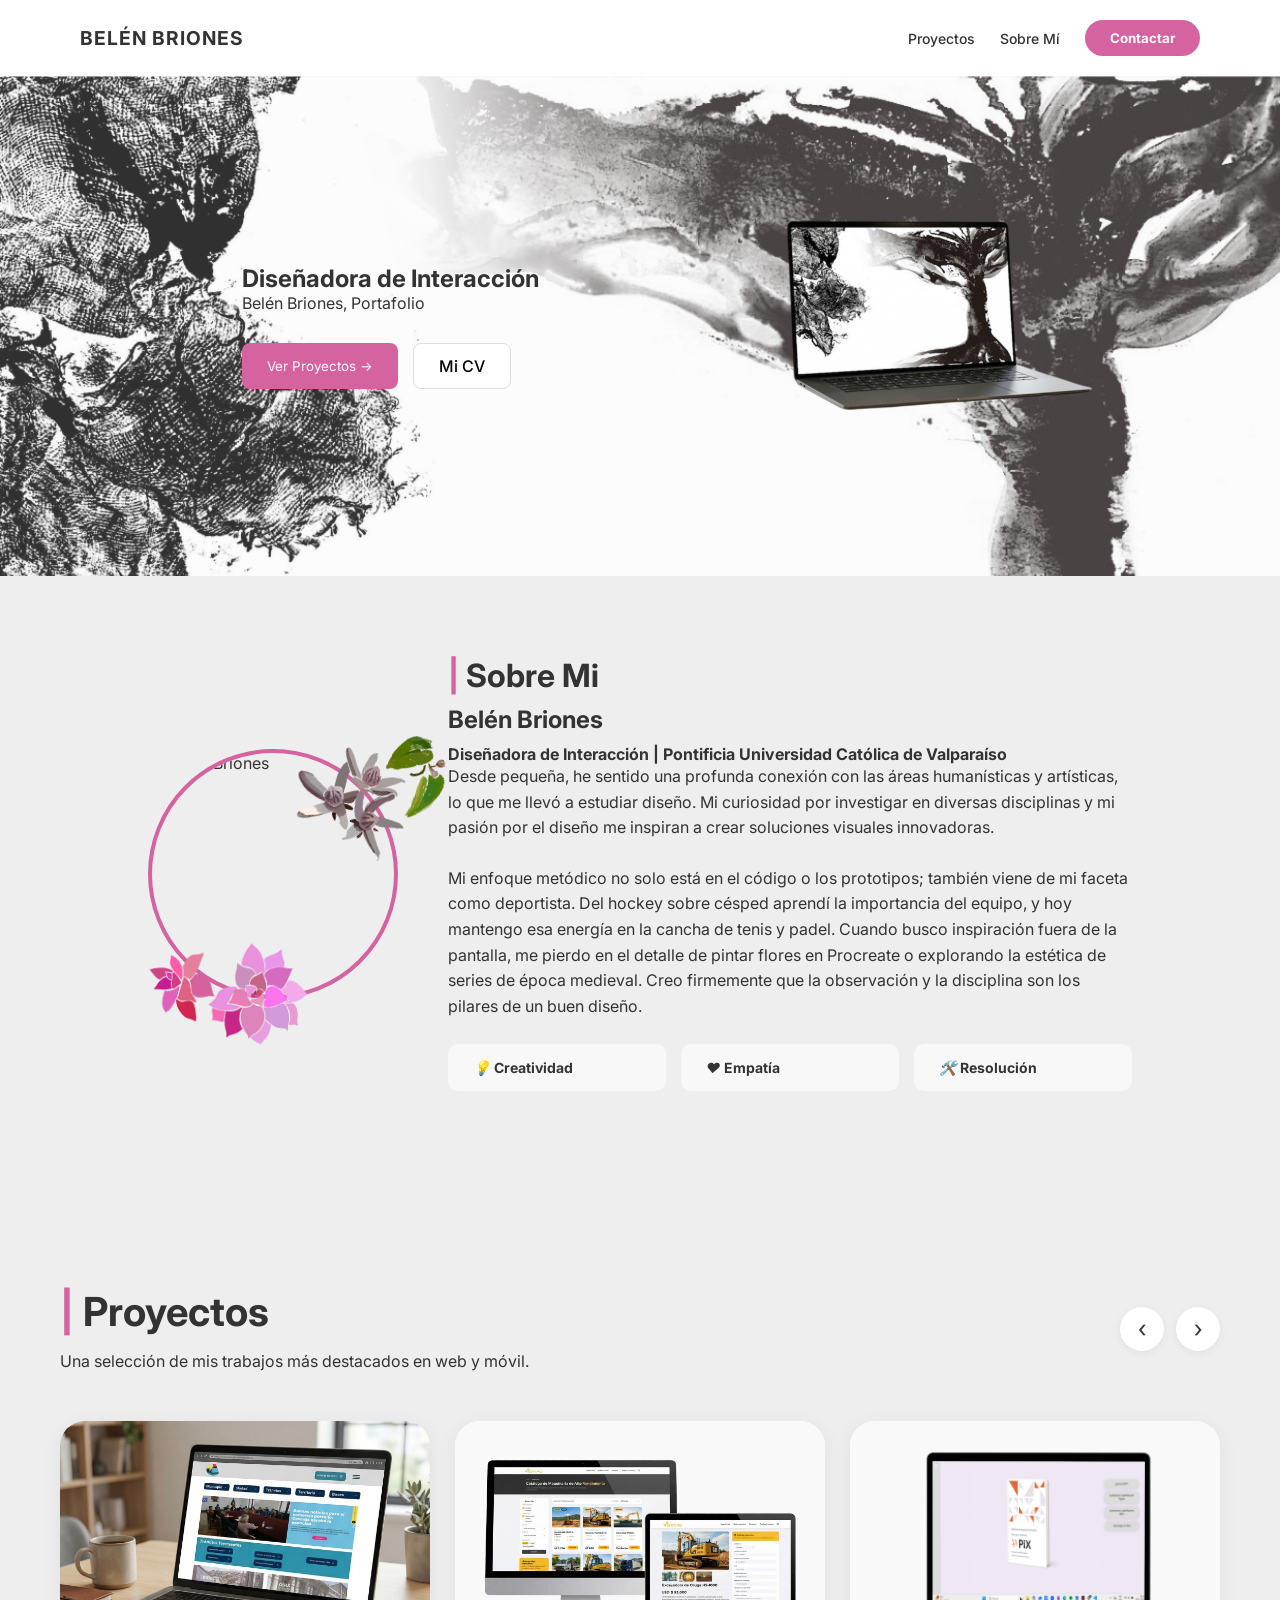
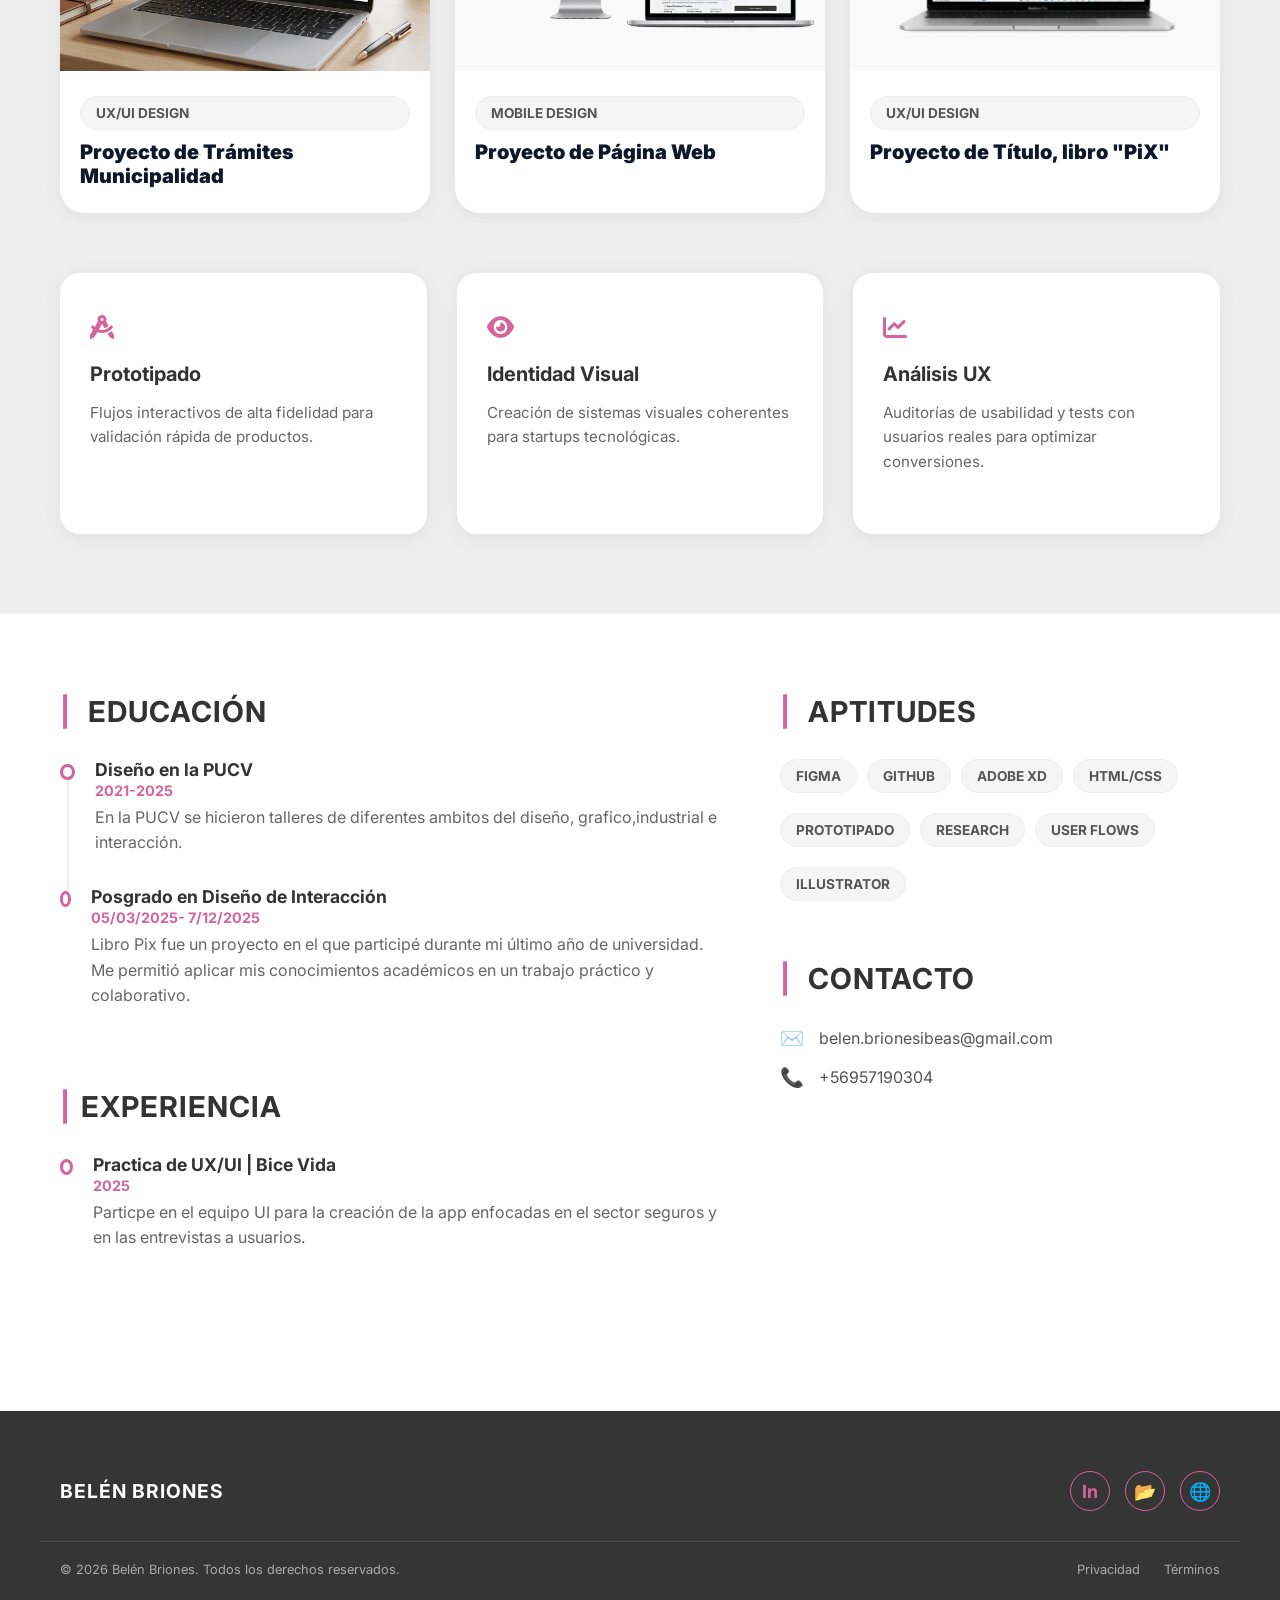
==== commit 62f2786c: "Actualización del index y ajustes de diseño" ====
--- a/index.html
+++ b/index.html
@@ -56,7 +56,7 @@
             <div class="profile-visuals">
                 <img src="fotografias/flores.2.png" alt="Flores decorativas superiores" class="flower-top">
                 <div class="profile-circle">
-                    <img src="fotografias/foto-Perfil.CV.jpeg" alt="Belén Briones">
+                    <img src="CV.Portafolio.Belen.pdf" alt="Belén Briones">
                 </div>
                 <img src="fotografias/flores.rosadas.png" alt="Flores decorativas inferiores" class="flower-bottom">
             </div>
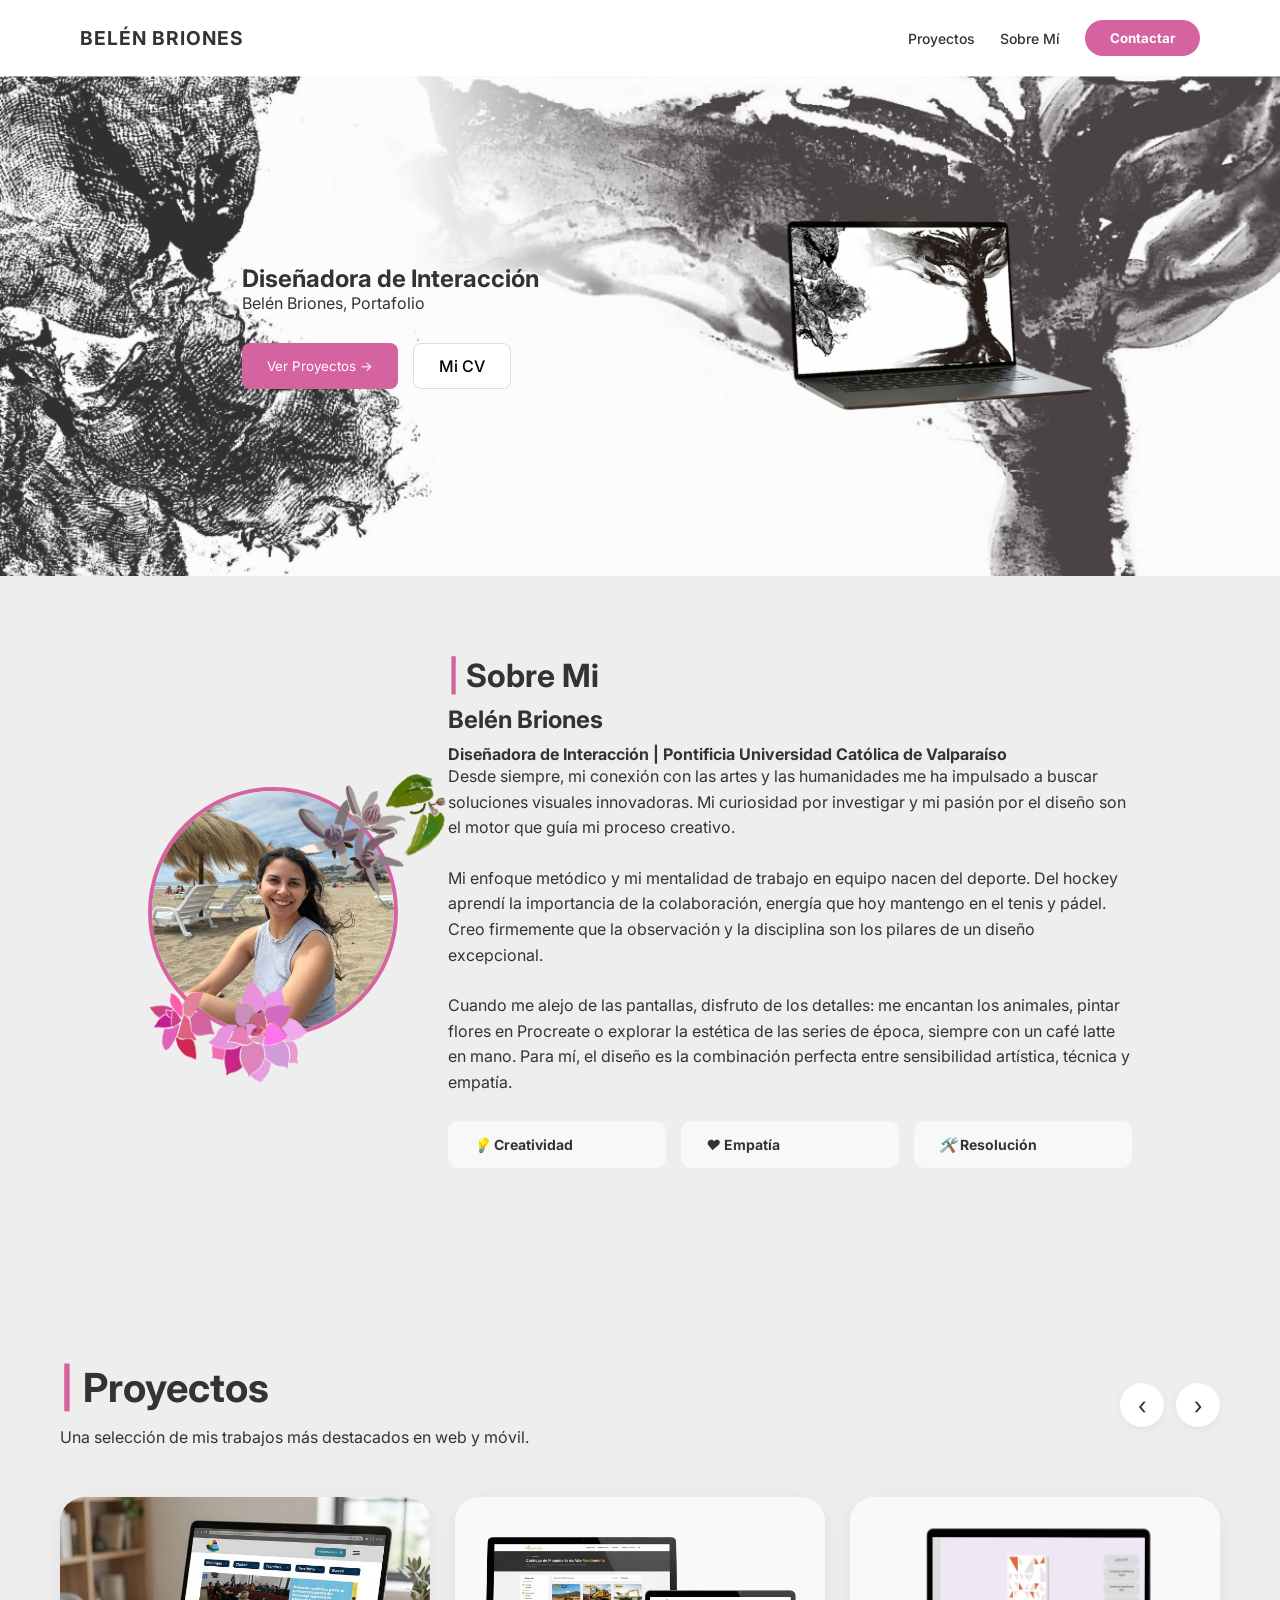
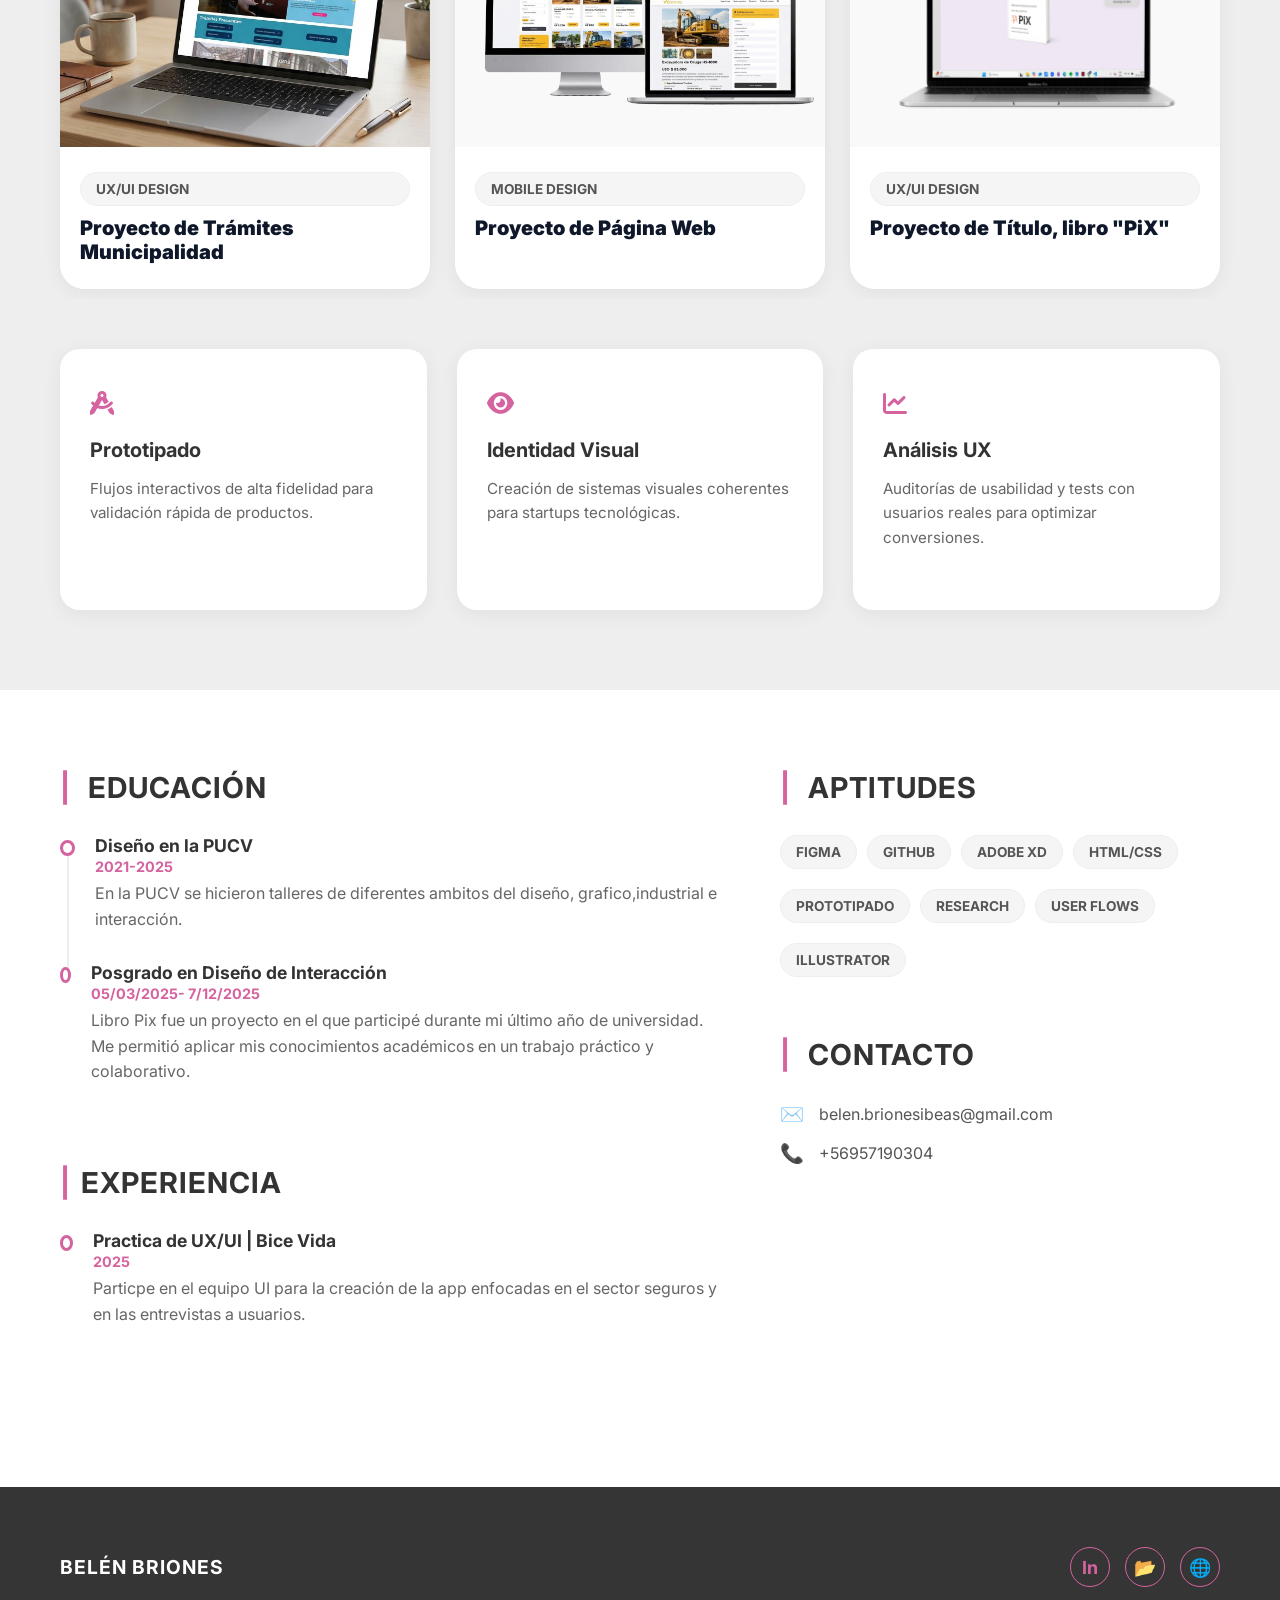
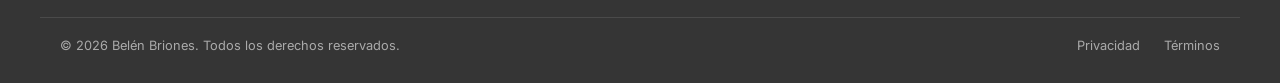
==== commit 25c3d836: "Nuevas correcciones" ====
--- a/index.html
+++ b/index.html
@@ -41,7 +41,7 @@
                 <div class="hero-buttons">
                     <button class="btn-primary">Ver Proyectos <span class="arrow">→</span></button>
 
-                    <a href="CV-Belen-Briones.pdf" target="_blank" class="btn-secondary">Mi CV</a>
+                    <a href="CV.Portafolio.Belen.pdf" target="_blank" class="btn-secondary">Mi CV</a>
                 </div>
             </div>
         </div>
@@ -56,7 +56,7 @@
             <div class="profile-visuals">
                 <img src="fotografias/flores.2.png" alt="Flores decorativas superiores" class="flower-top">
                 <div class="profile-circle">
-                    <img src="CV.Portafolio.Belen.pdf" alt="Belén Briones">
+                    <img src="fotografias/Portafolio.sobremi.JPG" alt="Belén Briones">
                 </div>
                 <img src="fotografias/flores.rosadas.png" alt="Flores decorativas inferiores" class="flower-bottom">
             </div>
@@ -65,15 +65,9 @@
                 <h2><span>|</span> Sobre Mi</h2>
                 <h3>Belén Briones</h3>
                 <h4>Diseñadora de Interacción | Pontificia Universidad Católica de Valparaíso</h4>
-                <p>Desde pequeña, he sentido una profunda conexión con las áreas humanísticas y artísticas, lo que me
-                    llevó a estudiar diseño. Mi curiosidad por investigar en diversas disciplinas y mi pasión por el
-                    diseño me inspiran a crear soluciones visuales innovadoras.</p>
-                <p>Mi enfoque metódico no solo está en el código o los prototipos; también viene de mi faceta como
-                    deportista. Del hockey sobre césped aprendí la importancia del equipo, y hoy mantengo esa energía en
-                    la cancha de tenis y padel. Cuando busco inspiración fuera de la pantalla, me pierdo en el detalle
-                    de pintar flores en Procreate o explorando la estética de series de época medieval. Creo firmemente
-                    que la observación y la disciplina son los pilares de un buen diseño.</p>
-
+                <p>Desde siempre, mi conexión con las artes y las humanidades me ha impulsado a buscar soluciones visuales innovadoras. Mi curiosidad por investigar y mi pasión por el diseño son el motor que guía mi proceso creativo.</p>
+                <p>Mi enfoque metódico y mi mentalidad de trabajo en equipo nacen del deporte. Del hockey aprendí la importancia de la colaboración, energía que hoy mantengo en el tenis y pádel. Creo firmemente que la observación y la disciplina son los pilares de un diseño excepcional.</p>
+<p>Cuando me alejo de las pantallas, disfruto de los detalles: me encantan los animales, pintar flores en Procreate o explorar la estética de las series de época, siempre con un café latte en mano. Para mí, el diseño es la combinación perfecta entre sensibilidad artística, técnica y empatía.</p>
                 <div class="skills-grid">
                     <div class="skill-card"><i>💡</i> <strong>Creatividad</strong></div>
                     <div class="skill-card"><i>❤️</i> <strong>Empatía</strong></div>
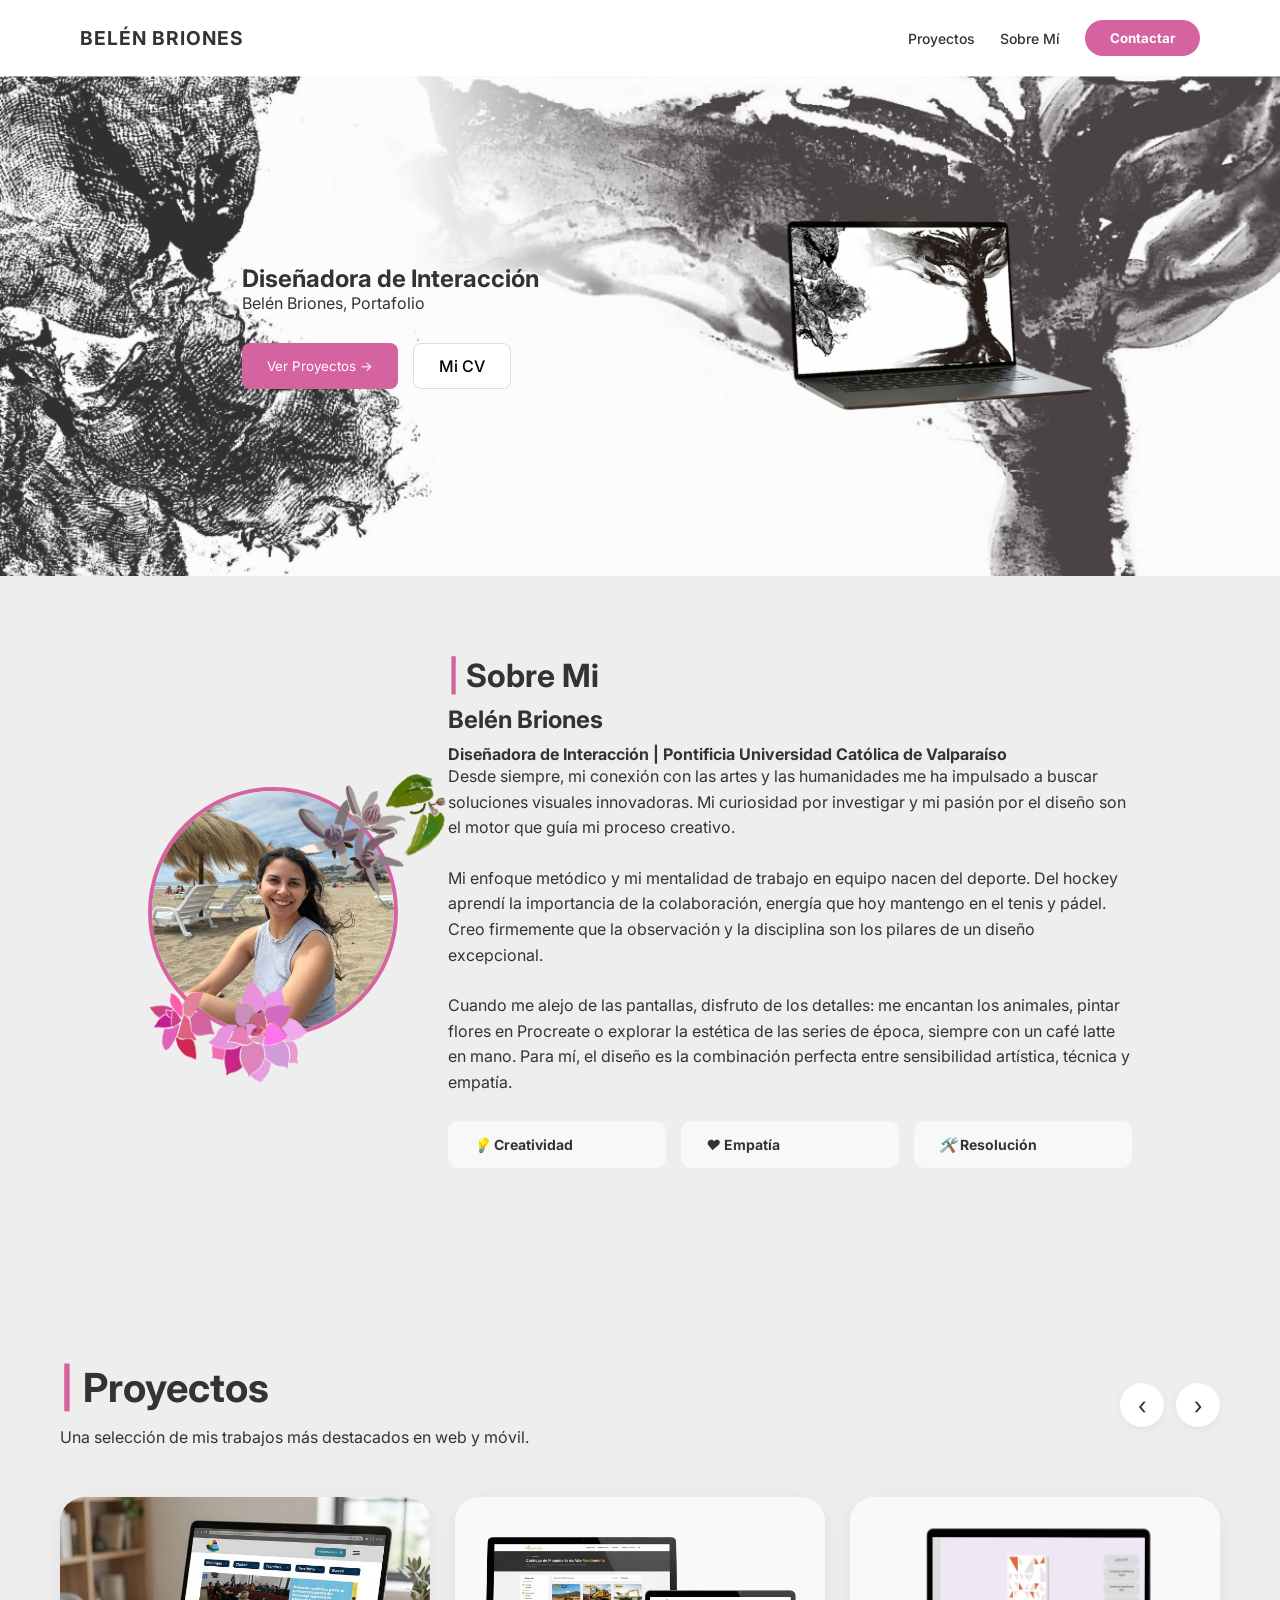
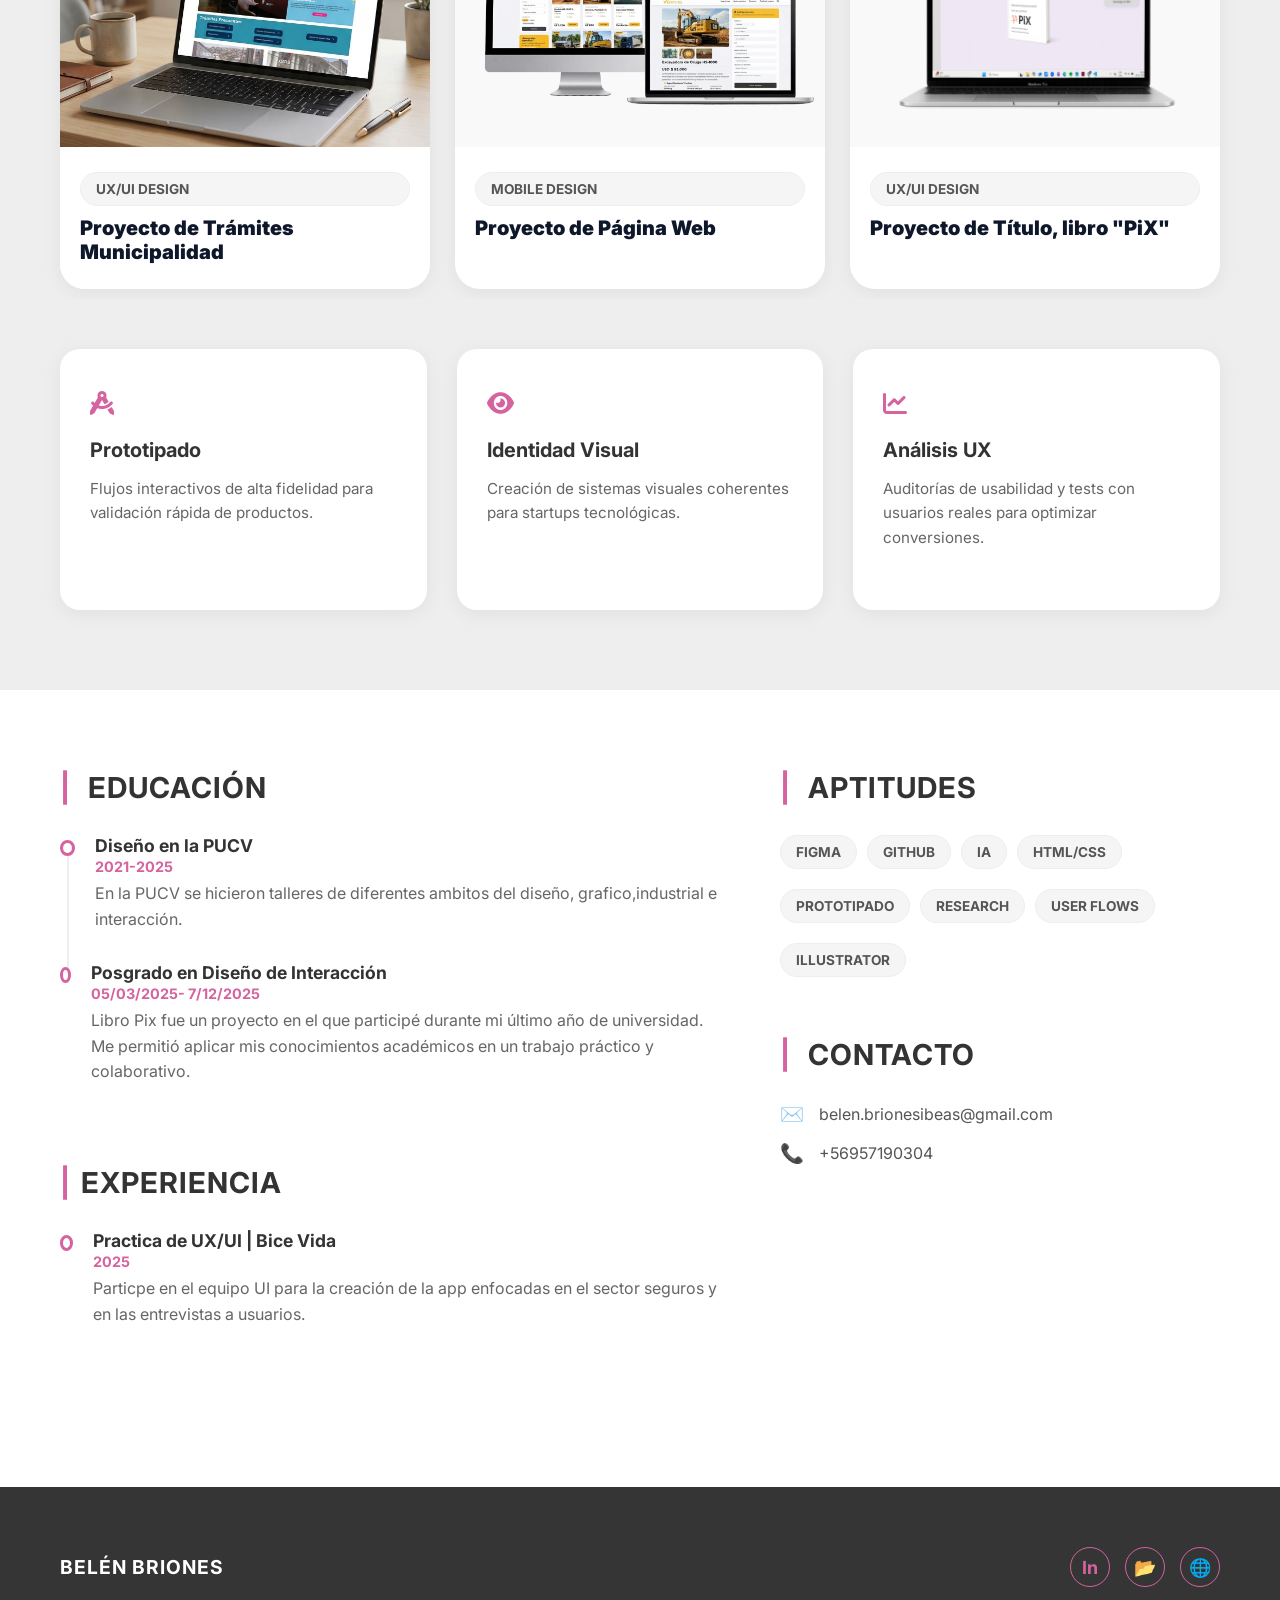
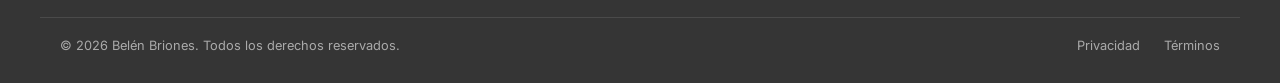
==== commit 453143ec: "Actualización de mi portafolio" ====
--- a/index.html
+++ b/index.html
@@ -41,7 +41,7 @@
                 <div class="hero-buttons">
                     <button class="btn-primary">Ver Proyectos <span class="arrow">→</span></button>
 
-                    <a href="CV.Portafolio.Belen.pdf" target="_blank" class="btn-secondary">Mi CV</a>
+                    <a href="CV_Belen_Briones_UX.pdf" target="_blank" class="btn-secondary">Mi CV</a>
                 </div>
             </div>
         </div>
@@ -223,7 +223,7 @@
                     <div class="tags-container">
                         <span class="tag">Figma</span>
                         <span class="tag">Github</span>
-                        <span class="tag">Adobe XD</span>
+                        <span class="tag">IA</span>
                         <span class="tag">HTML/CSS</span>
                         <span class="tag">Prototipado</span>
                         <span class="tag">Research</span>
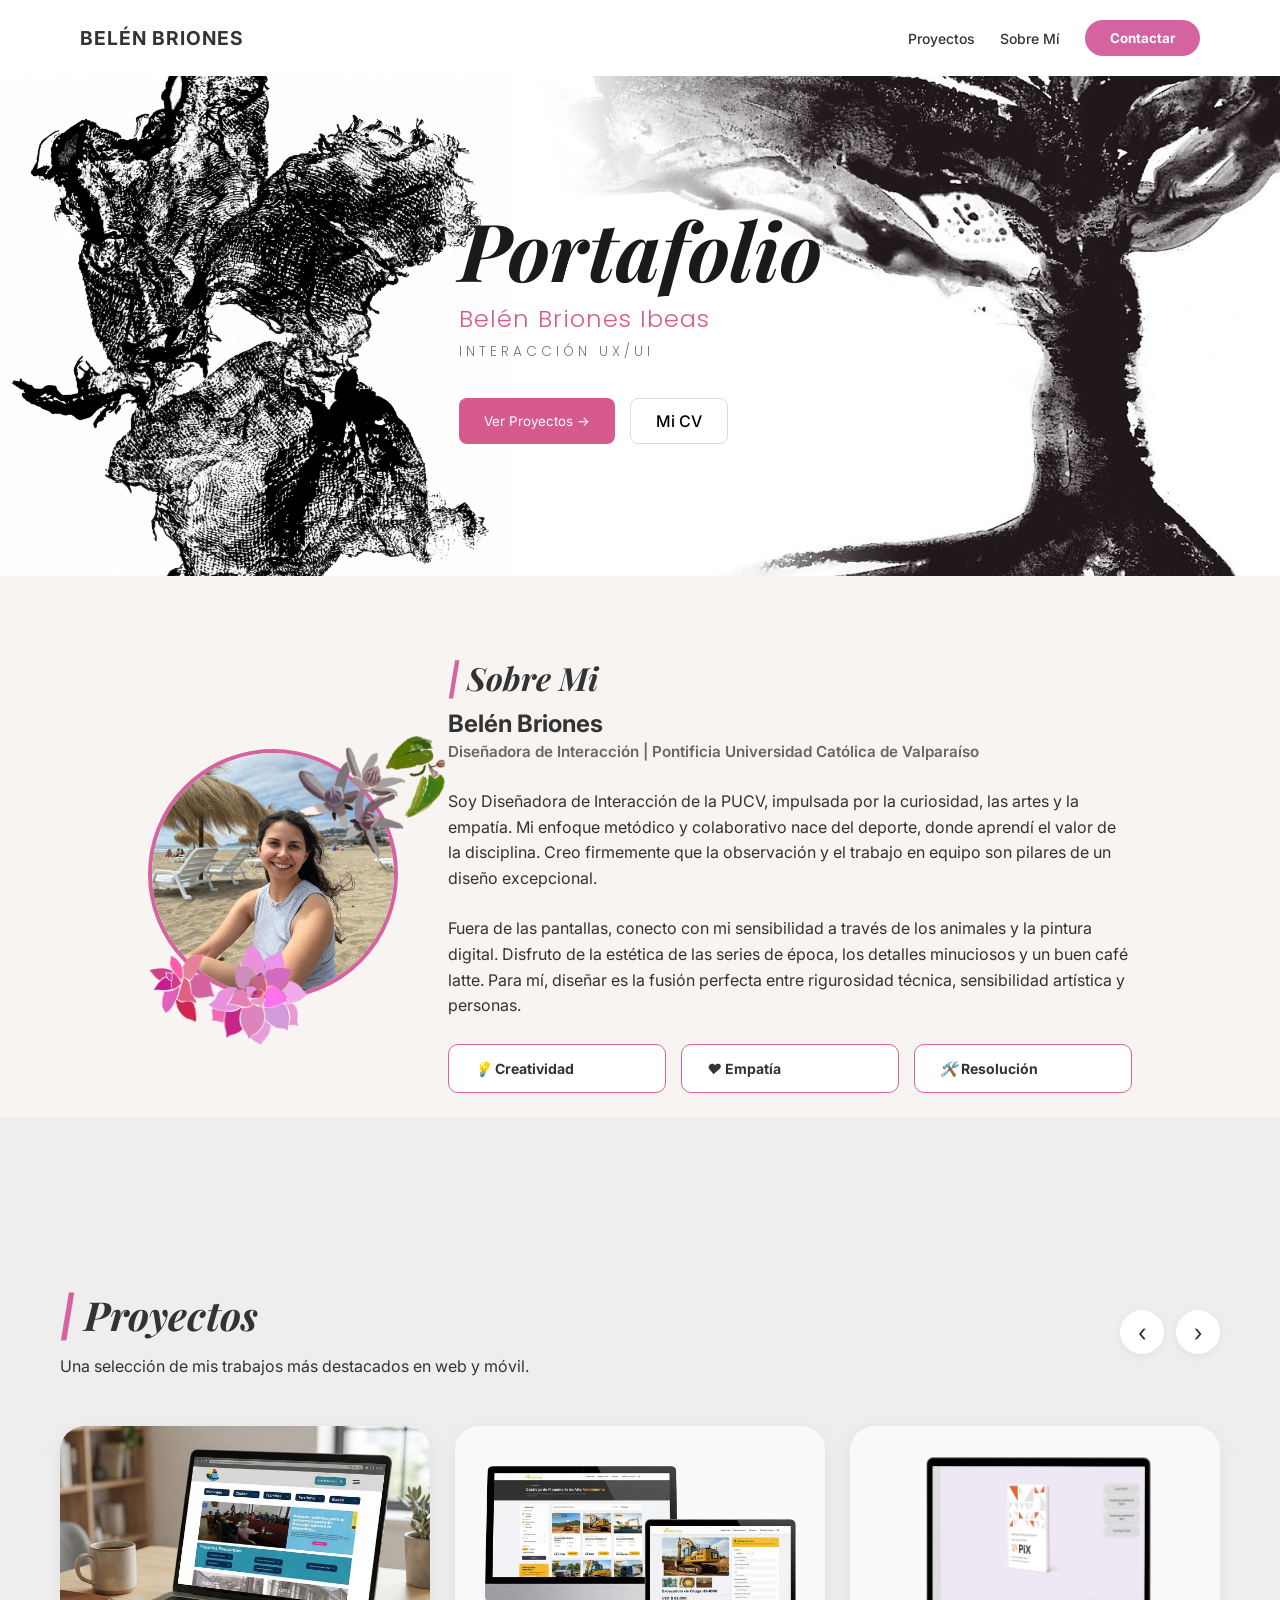
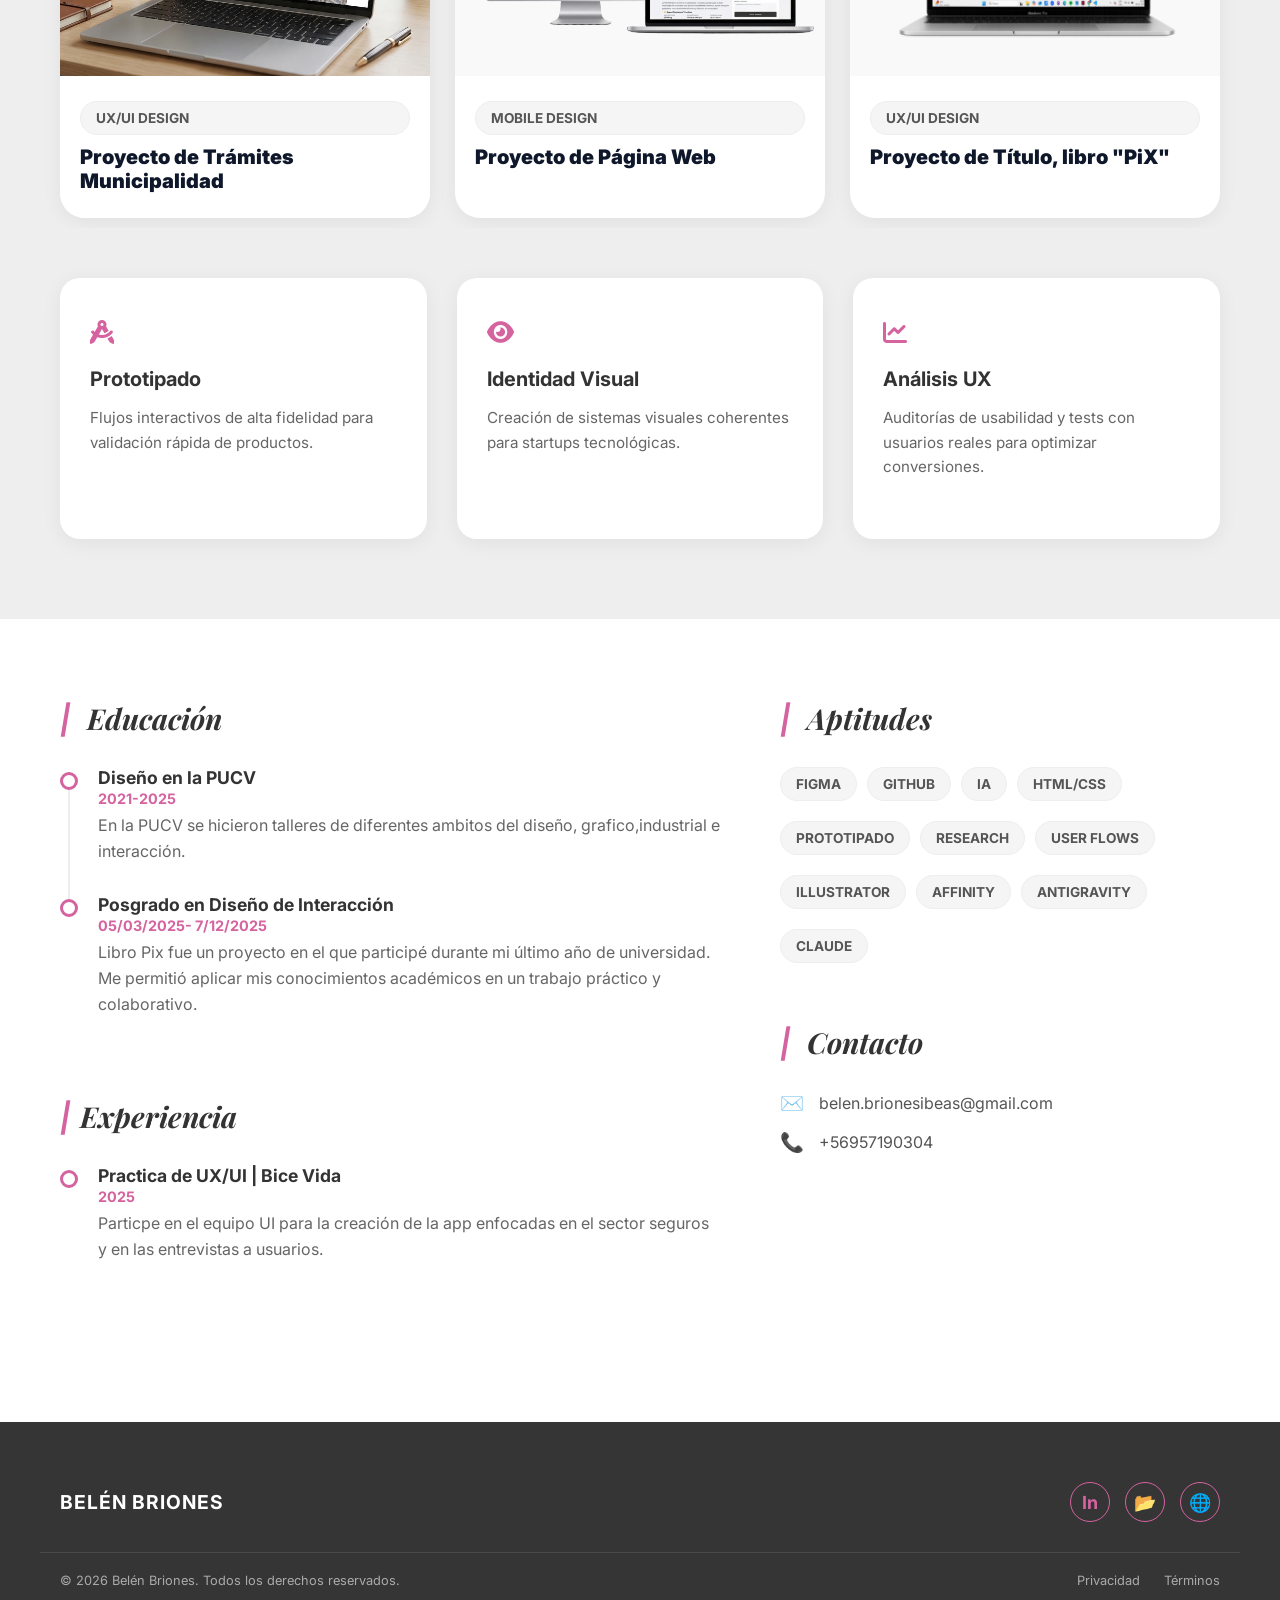
==== commit aa36d595: "actualizando cambios" ====
--- a/index.html
+++ b/index.html
@@ -6,7 +6,7 @@
     <meta name="viewport" content="width=device-width, initial-scale=1.0">
     <title>Portafolio | Belén Briones</title>
     <link rel="stylesheet" href="style.css">
-    <link href="https://fonts.googleapis.com/css2?family=Inter:wght@300;400;700&display=swap" rel="stylesheet">
+    <link href="https://fonts.googleapis.com/css2?family=Inter:wght@300;400;700&family=Poppins:wght@300;400;600;700&family=Playfair+Display:ital,wght@0,700;1,700&display=swap" rel="stylesheet">
     <link rel="stylesheet" href="styles.css">
     <link rel="stylesheet" href="https://cdnjs.cloudflare.com/ajax/libs/font-awesome/6.0.0/css/all.min.css">
 </head>
@@ -28,27 +28,21 @@
     </header>
 
     <section class="hero" id="inicio">
-        <div class="hero-bg">
-            <img src="fotografias/Fondo-ilustrativo.png" alt="Fondo" class="bg-img">
-
-            style="max-width: 80%; display: block; margin: auto;">
-        </div>
+        <img src="fotografias/Maskgroup(1).png" alt="" class="hero-deco-left">
 
         <div class="hero-content">
             <div class="hero-text">
-                <h1>Diseñadora de Interacción</h1>
-                <p>Belén Briones, Portafolio</p>
+                <h1>Portafolio</h1>
+                <h2 class="hero-name">Belén Briones Ibeas</h2>
+                <h3 class="hero-subtitle">Interacción UX/UI</h3>
                 <div class="hero-buttons">
                     <button class="btn-primary">Ver Proyectos <span class="arrow">→</span></button>
-
                     <a href="CV_Belen_Briones_UX.pdf" target="_blank" class="btn-secondary">Mi CV</a>
                 </div>
             </div>
         </div>
-        <div class="hero-image">
-            <img src="fotografias/pc.ilustrativo.png" alt="Laptop" class="pc-img">
-        </div>
-        </div>
+
+        <img src="fotografias/arbol.negro-copia1.png" alt="" class="hero-deco-right">
     </section>
 
     <section class="about" id="sobre-mi">
@@ -65,9 +59,12 @@
                 <h2><span>|</span> Sobre Mi</h2>
                 <h3>Belén Briones</h3>
                 <h4>Diseñadora de Interacción | Pontificia Universidad Católica de Valparaíso</h4>
-                <p>Desde siempre, mi conexión con las artes y las humanidades me ha impulsado a buscar soluciones visuales innovadoras. Mi curiosidad por investigar y mi pasión por el diseño son el motor que guía mi proceso creativo.</p>
-                <p>Mi enfoque metódico y mi mentalidad de trabajo en equipo nacen del deporte. Del hockey aprendí la importancia de la colaboración, energía que hoy mantengo en el tenis y pádel. Creo firmemente que la observación y la disciplina son los pilares de un diseño excepcional.</p>
-<p>Cuando me alejo de las pantallas, disfruto de los detalles: me encantan los animales, pintar flores en Procreate o explorar la estética de las series de época, siempre con un café latte en mano. Para mí, el diseño es la combinación perfecta entre sensibilidad artística, técnica y empatía.</p>
+                <p>Soy Diseñadora de Interacción de la PUCV, impulsada por la curiosidad, las artes y la empatía.
+Mi enfoque metódico y colaborativo nace del deporte, donde aprendí el valor de la disciplina.
+Creo firmemente que la observación y el trabajo en equipo son pilares de un diseño excepcional.</p>
+                <p>Fuera de las pantallas, conecto con mi sensibilidad a través de los animales y la pintura digital.
+Disfruto de la estética de las series de época, los detalles minuciosos y un buen café latte.
+Para mí, diseñar es la fusión perfecta entre rigurosidad técnica, sensibilidad artística y personas.</p>
                 <div class="skills-grid">
                     <div class="skill-card"><i>💡</i> <strong>Creatividad</strong></div>
                     <div class="skill-card"><i>❤️</i> <strong>Empatía</strong></div>
@@ -219,7 +216,7 @@
 
             <div class="info-right">
                 <div class="info-block">
-                    <h2><span>|</span> APTITUDES</h2>
+                    <h2><span>|</span> Aptitudes</h2>
                     <div class="tags-container">
                         <span class="tag">Figma</span>
                         <span class="tag">Github</span>
@@ -229,11 +226,14 @@
                         <span class="tag">Research</span>
                         <span class="tag">User Flows</span>
                         <span class="tag">Illustrator</span>
-                    </div>
-                </div>
-
-                <div class="info-block">
-                    <h2><span>|</span> CONTACTO</h2>
+                        <span class="tag">Affinity</span>
+                        <span class="tag">Antigravity</span>
+                        <span class="tag">Claude</span>
+                    </div>
+                </div>
+
+                <div class="info-block">
+                    <h2><span>|</span> Contacto</h2>
                     <ul class="contact-list">
                         <li><span class="contact-icon">✉️</span> belen.brionesibeas@gmail.com</li>
                         <li><span class="contact-icon">📞</span> +56957190304</li>
--- a/style.css
+++ b/style.css
@@ -8,11 +8,13 @@
 
 html {
     scroll-behavior: smooth;
+    overflow-x: hidden;
 }
 
 body {
     background-color: #fff;
     color: #333;
+    overflow-x: hidden;
 }
 
 /* Header */
@@ -94,43 +96,78 @@
     height: 500px;
     display: flex;
     align-items: center;
+    justify-content: center;
+    overflow: hidden;
+    background: #fff;
+}
+
+.hero-deco-left {
+    position: absolute;
+    left: 0;
+    top: 0;
+    height: 100%;
+    width: 40%;
+    object-fit: cover;
+    object-position: left center;
+    z-index: 0;
+    pointer-events: none;
+}
+
+.hero-deco-right {
+    position: absolute;
+    right: 0;
+    top: 0;
+    height: 100%;
+    width: auto;
+    z-index: 0;
+    pointer-events: none;
+}
+
+.hero-content {
+    position: relative;
+    z-index: 2;
+    display: flex;
+    align-items: center;
+    justify-content: center;
+    width: 100%;
     padding: 0 10%;
-    overflow: hidden;
-}
-
-.hero-bg {
-    position: absolute;
-    top: 0;
-    left: 0;
-    width: 100%;
-    z-index: -1;
-}
-
-.bg-img {
-    width: 100%;
-    opacity: 0.8;
-}
-
-.hero-content {
-    display: flex;
-    align-items: center;
-    justify-content: center;
-    /* Esto centra todo el bloque (texto + imagen) */
-    gap: 50px;
-    /* Espacio entre el texto y el PC */
-    width: 100%;
-    z-index: 2;
     text-align: left;
-    /* Mantiene el texto alineado a la izquierda internamente */
-}
-
-/* Para que el bloque de texto se vea más ordenado */
+}
+
 .hero-text {
-    max-width: 500px;
-    /* Evita que el texto se estire demasiado */
+    max-width: 520px;
     display: flex;
     flex-direction: column;
     justify-content: center;
+}
+
+.hero-text h1 {
+    font-family: 'Playfair Display', serif;
+    font-size: 5rem;
+    color: #1A1A1A;
+    font-weight: 700;
+    font-style: italic;
+    line-height: 1.0;
+}
+
+.hero-name {
+    font-family: 'Poppins', sans-serif;
+    font-size: 1.5rem;
+    font-weight: 300;
+    color: #D65A8C;
+    margin-top: 12px;
+    margin-bottom: 6px;
+    letter-spacing: 1px;
+}
+
+.hero-subtitle {
+    font-family: 'Poppins', sans-serif;
+    font-size: 0.85rem;
+    font-weight: 300;
+    color: #777;
+    letter-spacing: 4px;
+    text-transform: uppercase;
+    margin-bottom: 6px;
 }
 
 .hero-buttons {
@@ -142,12 +179,17 @@
 }
 
 .btn-primary {
-    background-color: #D5639F;
+    background-color: #D65A8C;
     color: white;
     border: none;
     padding: 12px 25px;
     border-radius: 8px;
     cursor: pointer;
+    transition: background-color 0.3s ease;
+}
+
+.btn-primary:hover {
+    background-color: #B94773;
 }
 
 .btn-secondary {
@@ -186,6 +228,7 @@
 /* Sección Sobre Mí */
 .about {
     padding: 80px 10% 2%;
+    background-color: #F7F4F2;
 }
 
 .about-container {
@@ -249,7 +292,9 @@
 
 /* Info Texto */
 .about-info h2 {
+    font-family: 'Playfair Display', serif;
     font-size: 2rem;
+    font-style: italic;
 }
 
 .about-info h2 span {
@@ -258,7 +303,14 @@
 
 .about-info h3 {
     font-size: 1.5rem;
-    margin: 10px 0;
+    margin: 10px 0 4px;
+}
+
+.about-info h4 {
+    font-size: 0.95rem;
+    font-weight: 600;
+    color: #666;
+    margin-bottom: 28px;
 }
 
 .about-info p {
@@ -272,12 +324,18 @@
 }
 
 .skill-card {
-    background: #f8f8f8;
+    background: #fff;
     padding: 15px 25px;
     border-radius: 10px;
+    border: 1.5px solid #D5639F;
     flex: 1;
     text-align: left;
     font-size: 14px;
+    transition: box-shadow 0.2s ease;
+}
+
+.skill-card:hover {
+    box-shadow: 0 4px 14px rgba(213, 99, 159, 0.18);
 }
 
 /* =========================================
@@ -448,8 +506,10 @@
 }
 
 .titulo-grupo h1 {
+    font-family: 'Playfair Display', serif;
     font-size: 2.5rem;
     font-weight: 700;
+    font-style: italic;
     margin: 0;
 }
 
@@ -838,9 +898,11 @@
 }
 
 .info-block h2 {
+    font-family: 'Playfair Display', serif;
     font-size: 1.8rem;
-    text-transform: uppercase;
-    letter-spacing: 1px;
+    font-style: italic;
+    text-transform: none;
+    letter-spacing: 0;
     margin-bottom: 30px;
 }
 
@@ -860,10 +922,10 @@
 .timeline-item::before {
     content: '';
     position: absolute;
-    left: 7px;
+    left: 8px;
     top: 20px;
     width: 2px;
-    height: 100%;
+    height: calc(100% - 15px);
     background-color: #eee;
     z-index: 1;
 }
@@ -874,14 +936,14 @@
 }
 
 .timeline-dot {
-    width: 16px;
-    height: 16px;
-    background-color: white;
+    width: 18px;
+    height: 18px;
+    background-color: transparent;
     border: 3px solid #D5639F;
-    /* Rosado */
     border-radius: 50%;
     margin-top: 5px;
     z-index: 2;
+    flex-shrink: 0;
 }
 
 .timeline-content h4 {
@@ -1014,4 +1076,241 @@
 
 .footer-legal a:hover {
     color: #D5639F;
+}
+
+/* =========================================
+   RESPONSIVE — TABLET (max 1024px)
+   ========================================= */
+@media (max-width: 1024px) {
+    header {
+        padding: 20px 40px;
+    }
+
+    .hero {
+        padding: 60px 5%;
+        flex-direction: column;
+        height: auto;
+        text-align: left;
+    }
+
+    .hero-content {
+        flex-direction: column;
+        gap: 30px;
+        padding: 0;
+    }
+
+    .hero-text {
+        position: relative;
+    }
+
+    .hero-text h1 {
+        font-size: 3.2rem;
+    }
+
+    .hero-name {
+        font-size: 1.5rem;
+    }
+
+    .hero-subtitle {
+        font-size: 0.85rem;
+    }
+
+    .hero .hero-text::before {
+        content: "";
+        position: absolute;
+        inset: -50px -60px;
+        background: radial-gradient(ellipse at center, rgba(255,255,255,0.95) 35%, rgba(255,255,255,0.70) 62%, transparent 82%);
+        border-radius: 50%;
+        z-index: -1;
+    }
+
+    .hero-image {
+        display: flex;
+        justify-content: flex-start;
+    }
+
+    .pc-img {
+        max-width: 340px;
+    }
+
+    .about {
+        padding: 60px 5% 2%;
+    }
+
+    .about-container {
+        flex-direction: column;
+        align-items: flex-start;
+        text-align: left;
+    }
+
+    .about-info p {
+        text-align: justify;
+    }
+
+    .info-grid {
+        grid-template-columns: 1fr;
+        gap: 30px;
+    }
+
+    .carrusel-slide {
+        grid-template-columns: repeat(2, 1fr);
+    }
+}
+
+/* =========================================
+   RESPONSIVE — MÓVIL (max 768px)
+   ========================================= */
+@media (max-width: 768px) {
+    /* Header */
+    header {
+        padding: 16px 20px;
+        flex-wrap: wrap;
+        gap: 12px;
+    }
+
+    .nav-menu {
+        gap: 16px;
+        flex-wrap: wrap;
+        justify-content: center;
+    }
+
+    .nav-menu a {
+        font-size: 13px;
+    }
+
+    .btn-contactar {
+        padding: 8px 18px;
+        font-size: 13px;
+    }
+
+    /* Hero */
+    .hero {
+        flex-direction: column;
+        height: auto;
+        padding: 50px 20px 40px;
+        text-align: left;
+    }
+
+    .hero-content {
+        flex-direction: column;
+        gap: 20px;
+        padding: 0;
+    }
+
+    .hero-text {
+        position: relative;
+    }
+
+    .hero-text h1 {
+        font-size: 2.6rem;
+    }
+
+    .hero-name {
+        font-size: 1.3rem;
+    }
+
+    .hero-subtitle {
+        font-size: 0.8rem;
+    }
+
+    .hero .hero-text::before {
+        content: "";
+        position: absolute;
+        inset: -40px -30px;
+        background: radial-gradient(ellipse at center, rgba(255,255,255,0.96) 38%, rgba(255,255,255,0.72) 62%, transparent 82%);
+        border-radius: 50%;
+        z-index: -1;
+    }
+
+    .hero-buttons {
+        justify-content: flex-start;
+        flex-wrap: wrap;
+    }
+
+    .hero-image {
+        display: flex;
+        justify-content: center;
+    }
+
+    .pc-img {
+        max-width: 280px;
+    }
+
+    /* About */
+    .about {
+        padding: 50px 20px 20px;
+    }
+
+    .about-container {
+        flex-direction: column;
+        align-items: flex-start;
+        text-align: left;
+        gap: 30px;
+    }
+
+    .about-info p {
+        text-align: justify;
+    }
+
+    .profile-visuals {
+        width: 250px;
+        height: 250px;
+    }
+
+    .profile-circle {
+        width: 180px;
+        height: 180px;
+    }
+
+    .flower-top {
+        width: 140px;
+        right: -40px;
+    }
+
+    .flower-bottom {
+        width: 140px;
+    }
+
+    .skills-grid {
+        justify-content: center;
+        flex-wrap: wrap;
+    }
+
+    /* Proyectos / Carrusel */
+    .carrusel-header {
+        padding: 50px 20px 0;
+    }
+
+    .carrusel-slide {
+        grid-template-columns: 1fr;
+        padding: 10px;
+    }
+
+    /* Info section */
+    .info-grid {
+        grid-template-columns: 1fr;
+        gap: 20px;
+    }
+
+    /* Footer */
+    .footer-content {
+        flex-direction: column;
+        align-items: flex-start;
+        gap: 20px;
+    }
+
+    .footer-bottom {
+        flex-direction: column;
+        gap: 10px;
+        text-align: center;
+    }
+
+    .footer-legal {
+        display: flex;
+        gap: 15px;
+    }
+
+    .footer-legal a {
+        margin-left: 0;
+    }
 }
